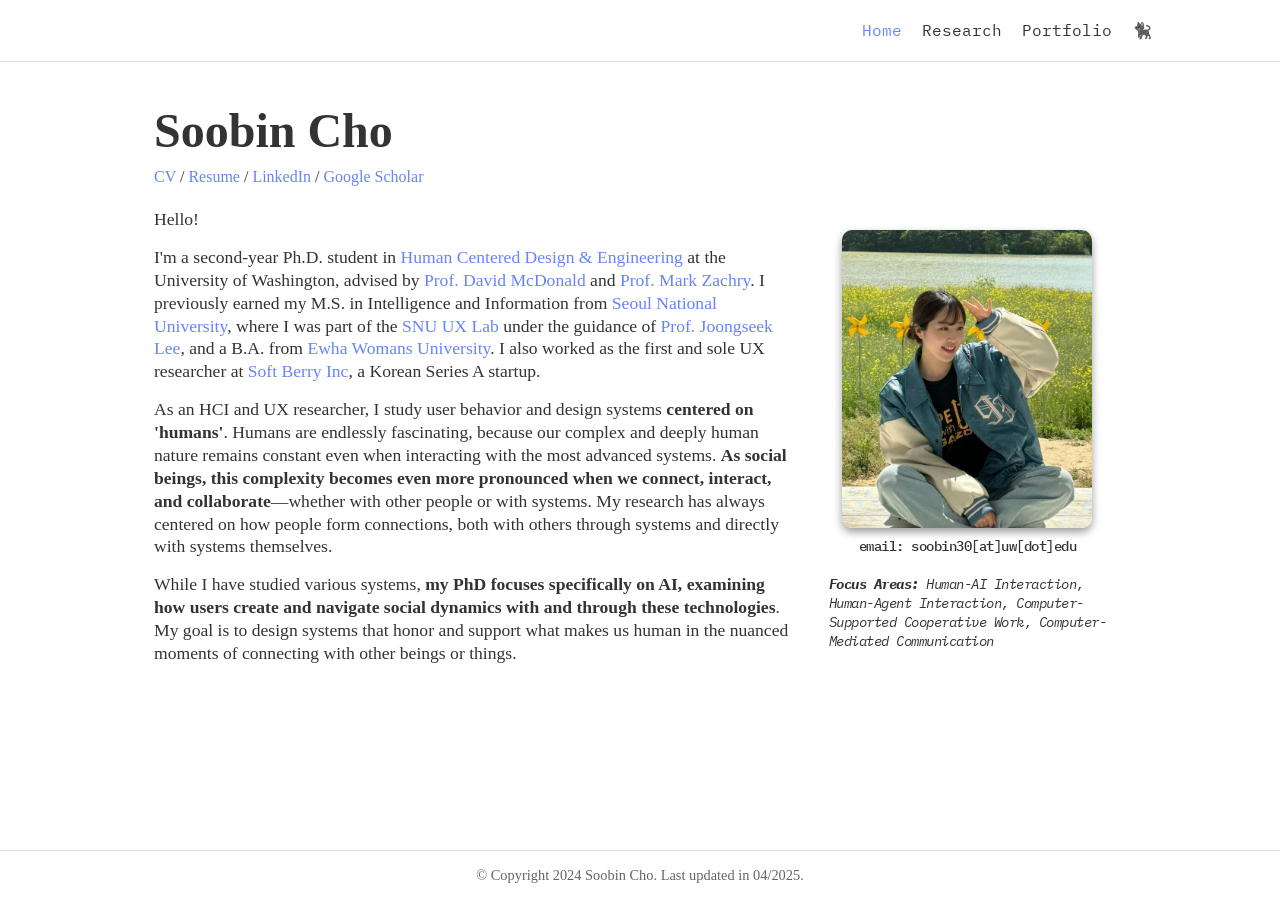
==== index.html @ c463c082 "Update index.html" ====
<!DOCTYPE html>

<html lang="en">

<head>
    <meta http-equiv="Content-Type" content="text/html; charset=UTF-8">
    <meta name="viewport" content="width=device-width, initial-scale=1.0">
    <link rel="shortcut icon" href="data:image/svg+xml,<svg xmlns=%22http://www.w3.org/2000/svg%22 viewBox=%220 0 32 32%22><text y=%2228%22 font-size=%2224%22>🐈‍⬛</text></svg>">
    <link href="https://fonts.googleapis.com/css2?family=IBM+Plex+Mono:wght@400;700&display=swap" rel="stylesheet">

    <!-- Google tag (gtag.js) -->
    <script async src="https://www.googletagmanager.com/gtag/js?id=G-E93E698XH8"></script>
    <script>
        window.dataLayer = window.dataLayer || [];
        function gtag(){dataLayer.push(arguments);}
        gtag('js', new Date());

        gtag('config', 'G-E93E698XH8');
    </script>

    <title>Soobin Cho</title>
    <style>
        /* Reset and body styling */
        * {
            margin: 0;
            padding: 0;
            box-sizing: border-box;
        }

        html, body {
            height: 100%; /* Make sure the body takes the full viewport height */
            display: flex;
            flex-direction: column;
        }
        
        body {
            font-family: message-box;
            background-color: #ffffff;
            color: #333;
            line-height: 1.3;
        }

        /* Navigation Bar Styling */
        .navbar {
            position: fixed;
            top: 0;
            left: 0;
            width: 100%;
            display: flex;
            justify-content: flex-end;
            padding: 20px 10%;
            font-family: 'IBM Plex Mono', monospace;
            font-size: 1em;
            background-color: rgba(255, 255, 255, 0.8);
            border-bottom: 1px solid #ddd;
            z-index: 1000;
        }

        .navbar a {
            color: #6883fc;
            text-decoration: none;
            margin-left: 20px;
        }

        .navbar a:hover {
            text-decoration: underline;
        }

        /* Style for gray links */
        .navbar .gray-link {
            color: #333 !important; /* Gray color with !important to ensure it applies */
        }

        /* Container for main content */
        .container {
            display: flex;
            justify-content: space-between;
            align-items: flex-start;
            padding: 100px 5%;
            max-width: 1100px;
            margin: auto;
            flex: 1; /* Allows the container to grow and push the footer down */
        }

        /* Main content area styling */
        .content {
            max-width: 700px;
            flex: 2;
        }

        h1 {
            font-size: 3rem;
            font-weight: 900; /* Made it bolder */
            font-family: message-box;
            margin-bottom: 5px; /* Reduced spacing between title and links */
        }

        .links {
            margin-top: 0; /* Reduced spacing to bring it closer to h1 */
            font-size: 1em;
            font-family: message-box;
        }

        .links a {
            color: #6883fc;
            text-decoration: none;
            font-size: 1em;
            font-family: message-box;
        }

        .links a:hover {
            text-decoration: underline;
        }

        .bio {
            font-size: 1.1em;
            margin-top: 20px;
            line-height: 1.3;
            font-family: message-box;
        }

        .bio a {
            color: #6883fc;
            text-decoration: none;
        }

        .bio a:hover {
            text-decoration: underline;
        }

        /* Add margin between paragraphs in the bio */
        .bio p {
            margin-bottom: 15px; /* Adjust this to control spacing */
        }

        .focus {
            font-size: 0.9em;
            line-height: 1.3;
            letter-spacing: -0.5px;
            font-family: 'IBM Plex Mono', 'Courier New', Courier, monospace;
            margin-top: 20px;
            margin-left: 20px;
            text-align: left;
        }

        /* Sidebar styling */
        .sidebar {
            flex: 1;
            padding-left: 20px;
            padding-top: 130px;
            text-align: center; /* Center-aligns the content in the sidebar */
        }

        .sidebar img {
            width: 100%;
            max-width: 250px;
            border-radius: 10px;
            box-shadow: 0px 4px 8px rgba(0, 0, 0, 0.4);
        }

        /* Centered email below image with monospace font */
        .sidebar .mail {
            font-family: 'IBM Plex Mono', 'Courier New', Courier, monospace; /* IBM Plex Mono as primary font */
            font-weight: 500; /* Bold weight for emphasis */
            font-size: 0.9em;
            letter-spacing: -0.5px; /* Adjust spacing for a tighter look if needed */
            margin-top: 3px;
            text-align: center;
        }

        /* Footer styling */
        .footer {
            text-align: center;
            padding: 15px 0;
            font-size: 0.9rem;
            color: #666;
            border-top: 1px solid #ddd;
            margin-top: auto; /* Ensures footer stays at the bottom */
        }
    </style>
</head>
<body>

    <!-- Navigation Bar -->
    <nav class="navbar">
        <a href="index.html">Home</a>
        <a href="research.html" class="gray-link">Research</a>
        <a href="portfolio.html" class="gray-link">Portfolio</a>
        <a href="gato.html">🐈‍⬛</a>
    </nav>

    <div class="container">
        <!-- Main Content -->
        <div class="content">
            <h1>Soobin Cho</h1>
            <div class="links">
                <a href="pdf/CV.pdf">CV</a> / <a href="pdf/resume.pdf">Resume</a> / <a href="https://www.linkedin.com/in/soobin-cho-2b8497296">LinkedIn</a> / <a href="https://scholar.google.com/citations?user=BD8yCNwAAAAJ&hl=en&oi=ao">Google Scholar</a>
            </div>

            <div class="bio">
                <p>Hello!</p>
                <p>I'm a second-year Ph.D. student in <a href="https://www.hcde.washington.edu/">Human Centered Design & Engineering</a> at the University of Washington,
                    advised by <a href="https://www.hcde.washington.edu/mcdonald">Prof. David McDonald</a> and <a href="https://www.hcde.washington.edu/zachry">Prof. Mark Zachry</a>.
                    I previously earned my M.S. in Intelligence and Information from <a href="https://www.snu.ac.kr/">Seoul National University</a>,
                    where I was part of the <a href=https://ux.snu.ac.kr>SNU UX Lab</a> under the guidance of <a href="https://convergence.snu.ac.kr/snu__professor/lee_joongseek">Prof. Joongseek Lee</a>,
                    and a B.A. from <a href="https://www.ewha.ac.kr/">Ewha Womans University</a>.
                    I also worked as the first and sole UX researcher at <a href="https://www.soft-berry.com/">Soft Berry Inc</a>, a Korean Series A startup.</p>
                <p>As an HCI and UX researcher, I study user behavior and design systems <b>centered on 'humans'</b>.
                    Humans are endlessly fascinating, because our complex and deeply human nature remains constant even when interacting with the most advanced systems.
                    <b>As social beings, this complexity becomes even more pronounced when we connect, interact, and collaborate</b>—whether with other people or with systems.
                    My research has always centered on how people form connections, both with others through systems and directly with systems themselves.</p>
                <p>While I have studied various systems,
                    <b>my PhD focuses specifically on AI, examining how users create and navigate social dynamics with and through these technologies</b>.
                    My goal is to design systems that honor and support what makes us human in the nuanced moments of connecting with other beings or things.</p>
            </div>

        </div>

        <!-- Sidebar with Image and Email -->
        <div class="sidebar">
            <img src="img/prof_pic.jpg" alt="Soobin Cho">
            <div class="mail">email: soobin30[at]uw[dot]edu</div>
            <div class="focus">
                <p><em><strong>Focus Areas:</strong> Human-AI Interaction, Human-Agent Interaction, Computer-Supported Cooperative Work, Computer-Mediated Communication</em></p>
            </div>
        </div>
    </div>

    <!-- Footer -->
    <div class="footer">
        &copy; Copyright 2024 Soobin Cho. Last updated in 04/2025.
    </div>

</body>
</html>
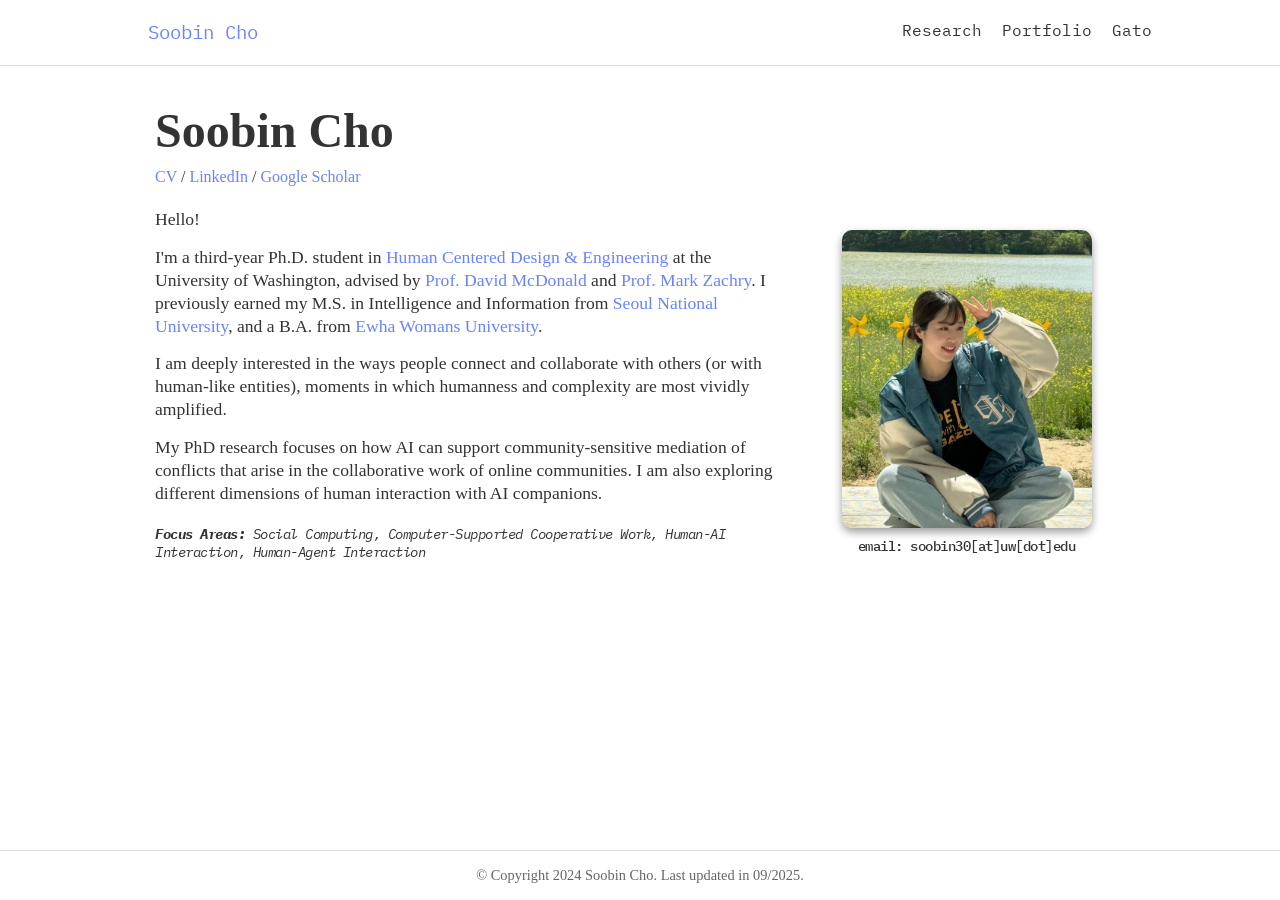
==== commit de1164c8: "Add files via upload" ====
--- a/index.html
+++ b/index.html
@@ -7,7 +7,7 @@
     <meta name="viewport" content="width=device-width, initial-scale=1.0">
     <link rel="shortcut icon" href="data:image/svg+xml,<svg xmlns=%22http://www.w3.org/2000/svg%22 viewBox=%220 0 32 32%22><text y=%2228%22 font-size=%2224%22>🐈‍⬛</text></svg>">
     <link href="https://fonts.googleapis.com/css2?family=IBM+Plex+Mono:wght@400;700&display=swap" rel="stylesheet">
-
+    
     <!-- Google tag (gtag.js) -->
     <script async src="https://www.googletagmanager.com/gtag/js?id=G-E93E698XH8"></script>
     <script>
@@ -71,6 +71,11 @@
             color: #333 !important; /* Gray color with !important to ensure it applies */
         }
 
+        .navbar .home-link {
+            margin-right: auto;
+            font-size: 1.2em;
+        }
+
         /* Container for main content */
         .container {
             display: flex;
@@ -139,7 +144,6 @@
             letter-spacing: -0.5px;
             font-family: 'IBM Plex Mono', 'Courier New', Courier, monospace;
             margin-top: 20px;
-            margin-left: 20px;
             text-align: left;
         }
 
@@ -183,10 +187,10 @@
 
     <!-- Navigation Bar -->
     <nav class="navbar">
-        <a href="index.html">Home</a>
+        <a href="index.html" class="home-link">Soobin Cho</a>
         <a href="research.html" class="gray-link">Research</a>
         <a href="portfolio.html" class="gray-link">Portfolio</a>
-        <a href="gato.html">🐈‍⬛</a>
+        <a href="gato.html" class="gray-link">Gato</a>
     </nav>
 
     <div class="container">
@@ -194,41 +198,40 @@
         <div class="content">
             <h1>Soobin Cho</h1>
             <div class="links">
-                <a href="pdf/CV.pdf">CV</a> / <a href="pdf/resume.pdf">Resume</a> / <a href="https://www.linkedin.com/in/soobin-cho-2b8497296">LinkedIn</a> / <a href="https://scholar.google.com/citations?user=BD8yCNwAAAAJ&hl=en&oi=ao">Google Scholar</a>
+                <a href="pdf/CV.pdf" target="_blank">CV</a> / <!-- <a href="pdf/resume.pdf">Resume</a> /--> <a href="https://www.linkedin.com/in/soobin-cho-2b8497296" target="_blank">LinkedIn</a> / <a href="https://scholar.google.com/citations?user=BD8yCNwAAAAJ&hl=en&oi=ao" target="_blank">Google Scholar</a>
             </div>
 
             <div class="bio">
                 <p>Hello!</p>
-                <p>I'm a second-year Ph.D. student in <a href="https://www.hcde.washington.edu/">Human Centered Design & Engineering</a> at the University of Washington,
+                <p>I'm a third-year Ph.D. student in <a href="https://www.hcde.washington.edu/" target="_blank">Human Centered Design & Engineering</a> at the University of Washington,
+                    advised by <a href="https://www.hcde.washington.edu/mcdonald" target="_blank">Prof. David McDonald</a> and <a href="https://www.hcde.washington.edu/zachry" target="_blank">Prof. Mark Zachry</a>.
+                    I previously earned my M.S. in Intelligence and Information from <a href="https://www.snu.ac.kr/" target="_blank">Seoul National University</a>, and a B.A. from <a href="https://www.ewha.ac.kr/" target="_blank">Ewha Womans University</a>.</p>
+                <!-- <p>I'm a third-year Ph.D. student in <a href="https://www.hcde.washington.edu/">Human Centered Design & Engineering</a> at the University of Washington,
                     advised by <a href="https://www.hcde.washington.edu/mcdonald">Prof. David McDonald</a> and <a href="https://www.hcde.washington.edu/zachry">Prof. Mark Zachry</a>.
                     I previously earned my M.S. in Intelligence and Information from <a href="https://www.snu.ac.kr/">Seoul National University</a>,
                     where I was part of the <a href=https://ux.snu.ac.kr>SNU UX Lab</a> under the guidance of <a href="https://convergence.snu.ac.kr/snu__professor/lee_joongseek">Prof. Joongseek Lee</a>,
                     and a B.A. from <a href="https://www.ewha.ac.kr/">Ewha Womans University</a>.
-                    I also worked as the first and sole UX researcher at <a href="https://www.soft-berry.com/">Soft Berry Inc</a>, a Korean Series A startup.</p>
-                <p>As an HCI and UX researcher, I study user behavior and design systems <b>centered on 'humans'</b>.
-                    Humans are endlessly fascinating, because our complex and deeply human nature remains constant even when interacting with the most advanced systems.
-                    <b>As social beings, this complexity becomes even more pronounced when we connect, interact, and collaborate</b>—whether with other people or with systems.
-                    My research has always centered on how people form connections, both with others through systems and directly with systems themselves.</p>
-                <p>While I have studied various systems,
-                    <b>my PhD focuses specifically on AI, examining how users create and navigate social dynamics with and through these technologies</b>.
-                    My goal is to design systems that honor and support what makes us human in the nuanced moments of connecting with other beings or things.</p>
+                    I also worked as the first and sole UX researcher at <a href="https://www.soft-berry.com/">Soft Berry Inc</a>, a Korean Series A startup.</p> -->
+                <p>I am deeply interested in the ways people connect and collaborate with others (or with human-like entities), moments in which humanness and complexity are most vividly amplified.</p>
+                <p>My PhD research focuses on how AI can support community-sensitive mediation of conflicts that arise in the collaborative work of online communities.
+                    I am also exploring different dimensions of human interaction with AI companions.</p>
             </div>
 
+            <div class="focus">
+                <p><em><strong>Focus Areas:</strong> Social Computing, Computer-Supported Cooperative Work, Human-AI Interaction, Human-Agent Interaction</em></p>
+            </div>
         </div>
 
         <!-- Sidebar with Image and Email -->
         <div class="sidebar">
             <img src="img/prof_pic.jpg" alt="Soobin Cho">
             <div class="mail">email: soobin30[at]uw[dot]edu</div>
-            <div class="focus">
-                <p><em><strong>Focus Areas:</strong> Human-AI Interaction, Human-Agent Interaction, Computer-Supported Cooperative Work, Computer-Mediated Communication</em></p>
-            </div>
         </div>
     </div>
 
     <!-- Footer -->
     <div class="footer">
-        &copy; Copyright 2024 Soobin Cho. Last updated in 04/2025.
+        &copy; Copyright 2024 Soobin Cho. Last updated in 09/2025.
     </div>
 
 </body>
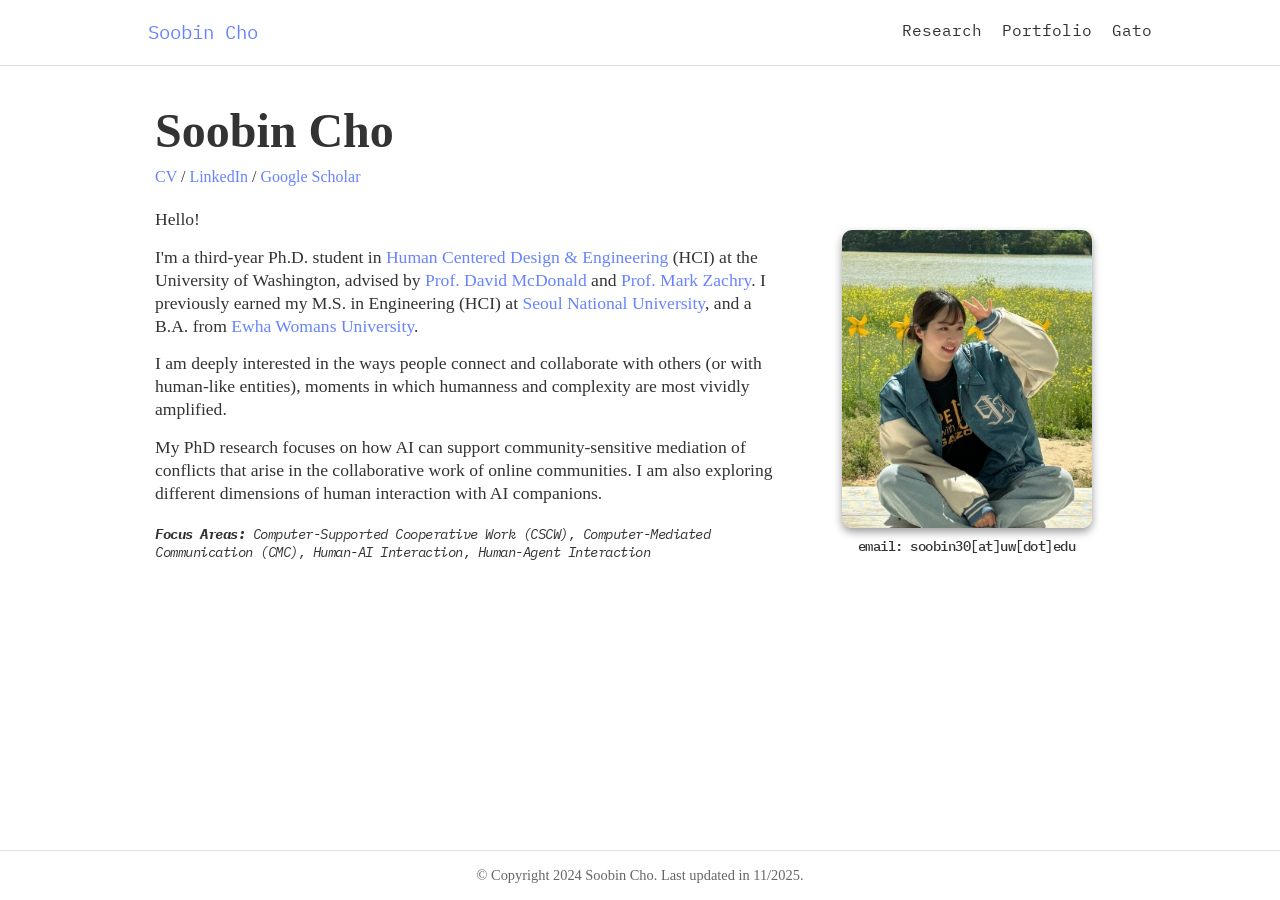
==== commit b4eb5c30: "Update index.html" ====
--- a/index.html
+++ b/index.html
@@ -203,14 +203,14 @@
 
             <div class="bio">
                 <p>Hello!</p>
-                <p>I'm a third-year Ph.D. student in <a href="https://www.hcde.washington.edu/" target="_blank">Human Centered Design & Engineering</a> at the University of Washington,
+                <p>I'm a third-year Ph.D. student in <a href="https://www.hcde.washington.edu/" target="_blank">Human Centered Design & Engineering</a> (HCI) at the University of Washington,
                     advised by <a href="https://www.hcde.washington.edu/mcdonald" target="_blank">Prof. David McDonald</a> and <a href="https://www.hcde.washington.edu/zachry" target="_blank">Prof. Mark Zachry</a>.
-                    I previously earned my M.S. in Intelligence and Information from <a href="https://www.snu.ac.kr/" target="_blank">Seoul National University</a>, and a B.A. from <a href="https://www.ewha.ac.kr/" target="_blank">Ewha Womans University</a>.</p>
+                    I previously earned my M.S. in Engineering (HCI) at <a href="https://www.snu.ac.kr/" target="_blank">Seoul National University</a>, and a B.A. from <a href="https://www.ewha.ac.kr/" target="_blank">Ewha Womans University</a>.</p>
                 <!-- <p>I'm a third-year Ph.D. student in <a href="https://www.hcde.washington.edu/">Human Centered Design & Engineering</a> at the University of Washington,
                     advised by <a href="https://www.hcde.washington.edu/mcdonald">Prof. David McDonald</a> and <a href="https://www.hcde.washington.edu/zachry">Prof. Mark Zachry</a>.
                     I previously earned my M.S. in Intelligence and Information from <a href="https://www.snu.ac.kr/">Seoul National University</a>,
                     where I was part of the <a href=https://ux.snu.ac.kr>SNU UX Lab</a> under the guidance of <a href="https://convergence.snu.ac.kr/snu__professor/lee_joongseek">Prof. Joongseek Lee</a>,
-                    and a B.A. from <a href="https://www.ewha.ac.kr/">Ewha Womans University</a>.
+                    and a B.A. in Communication & Media from <a href="https://www.ewha.ac.kr/">Ewha Womans University</a>.
                     I also worked as the first and sole UX researcher at <a href="https://www.soft-berry.com/">Soft Berry Inc</a>, a Korean Series A startup.</p> -->
                 <p>I am deeply interested in the ways people connect and collaborate with others (or with human-like entities), moments in which humanness and complexity are most vividly amplified.</p>
                 <p>My PhD research focuses on how AI can support community-sensitive mediation of conflicts that arise in the collaborative work of online communities.
@@ -218,7 +218,7 @@
             </div>
 
             <div class="focus">
-                <p><em><strong>Focus Areas:</strong> Social Computing, Computer-Supported Cooperative Work, Human-AI Interaction, Human-Agent Interaction</em></p>
+                <p><em><strong>Focus Areas:</strong> Computer-Supported Cooperative Work (CSCW), Computer-Mediated Communication (CMC), Human-AI Interaction, Human-Agent Interaction</em></p>
             </div>
         </div>
 
@@ -231,7 +231,7 @@
 
     <!-- Footer -->
     <div class="footer">
-        &copy; Copyright 2024 Soobin Cho. Last updated in 09/2025.
+        &copy; Copyright 2024 Soobin Cho. Last updated in 11/2025.
     </div>
 
 </body>
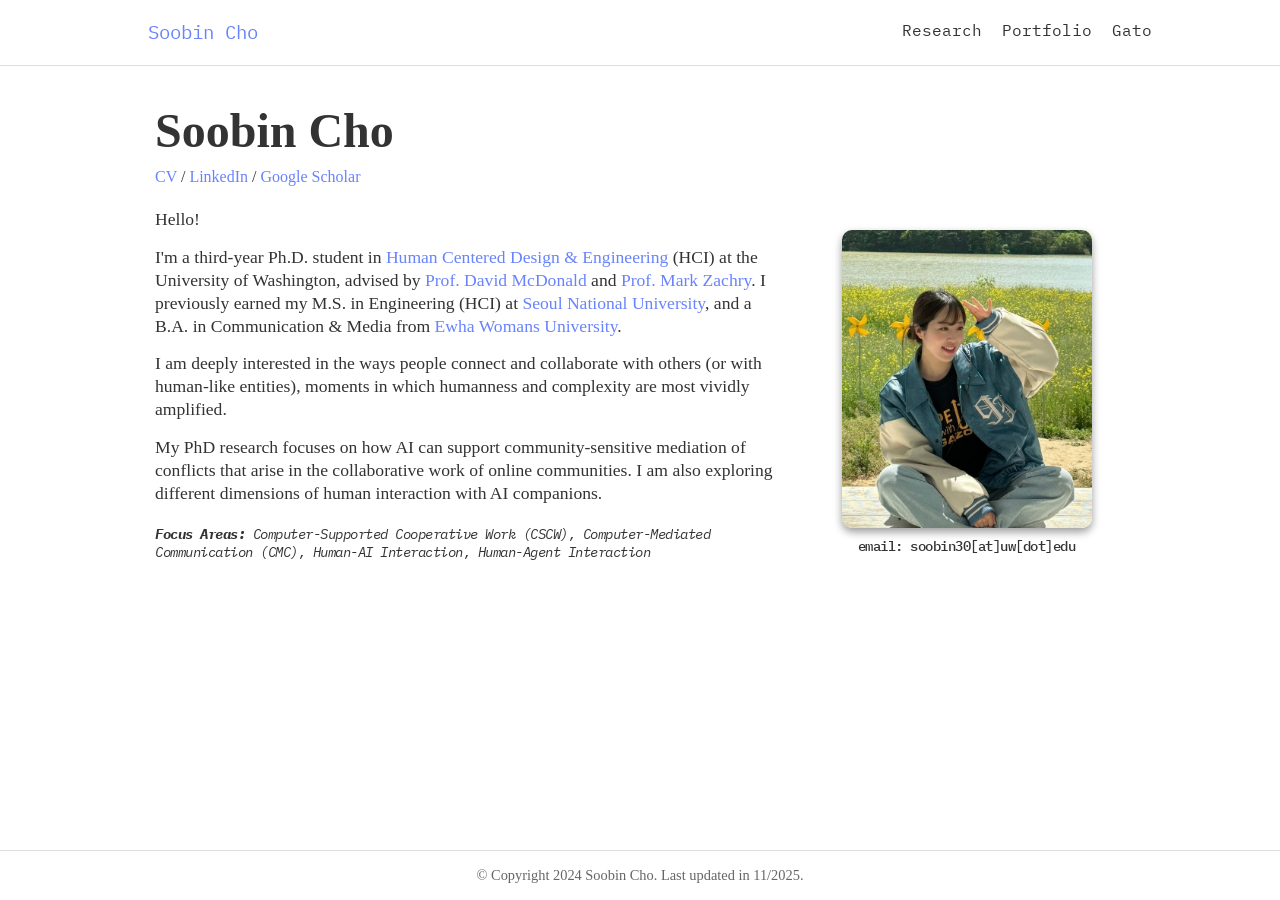
==== commit 8ed234d3: "Update index.html" ====
--- a/index.html
+++ b/index.html
@@ -205,12 +205,12 @@
                 <p>Hello!</p>
                 <p>I'm a third-year Ph.D. student in <a href="https://www.hcde.washington.edu/" target="_blank">Human Centered Design & Engineering</a> (HCI) at the University of Washington,
                     advised by <a href="https://www.hcde.washington.edu/mcdonald" target="_blank">Prof. David McDonald</a> and <a href="https://www.hcde.washington.edu/zachry" target="_blank">Prof. Mark Zachry</a>.
-                    I previously earned my M.S. in Engineering (HCI) at <a href="https://www.snu.ac.kr/" target="_blank">Seoul National University</a>, and a B.A. from <a href="https://www.ewha.ac.kr/" target="_blank">Ewha Womans University</a>.</p>
+                    I previously earned my M.S. in Engineering (HCI) at <a href="https://www.snu.ac.kr/" target="_blank">Seoul National University</a>, and a B.A. in Communication & Media from <a href="https://www.ewha.ac.kr/" target="_blank">Ewha Womans University</a>.</p>
                 <!-- <p>I'm a third-year Ph.D. student in <a href="https://www.hcde.washington.edu/">Human Centered Design & Engineering</a> at the University of Washington,
                     advised by <a href="https://www.hcde.washington.edu/mcdonald">Prof. David McDonald</a> and <a href="https://www.hcde.washington.edu/zachry">Prof. Mark Zachry</a>.
                     I previously earned my M.S. in Intelligence and Information from <a href="https://www.snu.ac.kr/">Seoul National University</a>,
                     where I was part of the <a href=https://ux.snu.ac.kr>SNU UX Lab</a> under the guidance of <a href="https://convergence.snu.ac.kr/snu__professor/lee_joongseek">Prof. Joongseek Lee</a>,
-                    and a B.A. in Communication & Media from <a href="https://www.ewha.ac.kr/">Ewha Womans University</a>.
+                    and a B.A. from <a href="https://www.ewha.ac.kr/">Ewha Womans University</a>.
                     I also worked as the first and sole UX researcher at <a href="https://www.soft-berry.com/">Soft Berry Inc</a>, a Korean Series A startup.</p> -->
                 <p>I am deeply interested in the ways people connect and collaborate with others (or with human-like entities), moments in which humanness and complexity are most vividly amplified.</p>
                 <p>My PhD research focuses on how AI can support community-sensitive mediation of conflicts that arise in the collaborative work of online communities.
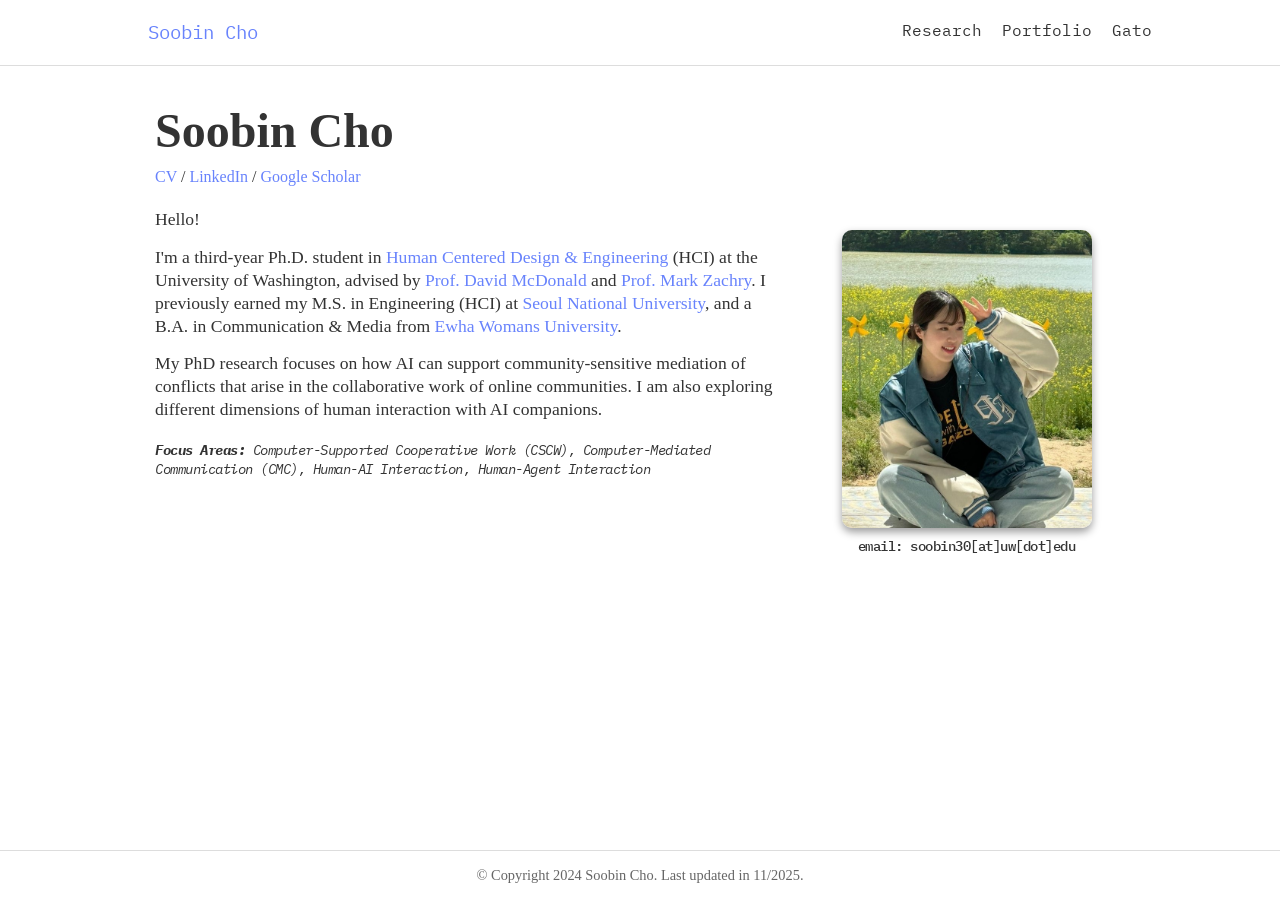
==== commit 762f4ce9: "Update index.html" ====
--- a/index.html
+++ b/index.html
@@ -212,7 +212,7 @@
                     where I was part of the <a href=https://ux.snu.ac.kr>SNU UX Lab</a> under the guidance of <a href="https://convergence.snu.ac.kr/snu__professor/lee_joongseek">Prof. Joongseek Lee</a>,
                     and a B.A. from <a href="https://www.ewha.ac.kr/">Ewha Womans University</a>.
                     I also worked as the first and sole UX researcher at <a href="https://www.soft-berry.com/">Soft Berry Inc</a>, a Korean Series A startup.</p> -->
-                <p>I am deeply interested in the ways people connect and collaborate with others (or with human-like entities), moments in which humanness and complexity are most vividly amplified.</p>
+                <!-- <p>I am deeply interested in the ways people connect and collaborate with others (or with human-like entities), moments in which humanness and complexity are most vividly amplified.</p> -->
                 <p>My PhD research focuses on how AI can support community-sensitive mediation of conflicts that arise in the collaborative work of online communities.
                     I am also exploring different dimensions of human interaction with AI companions.</p>
             </div>
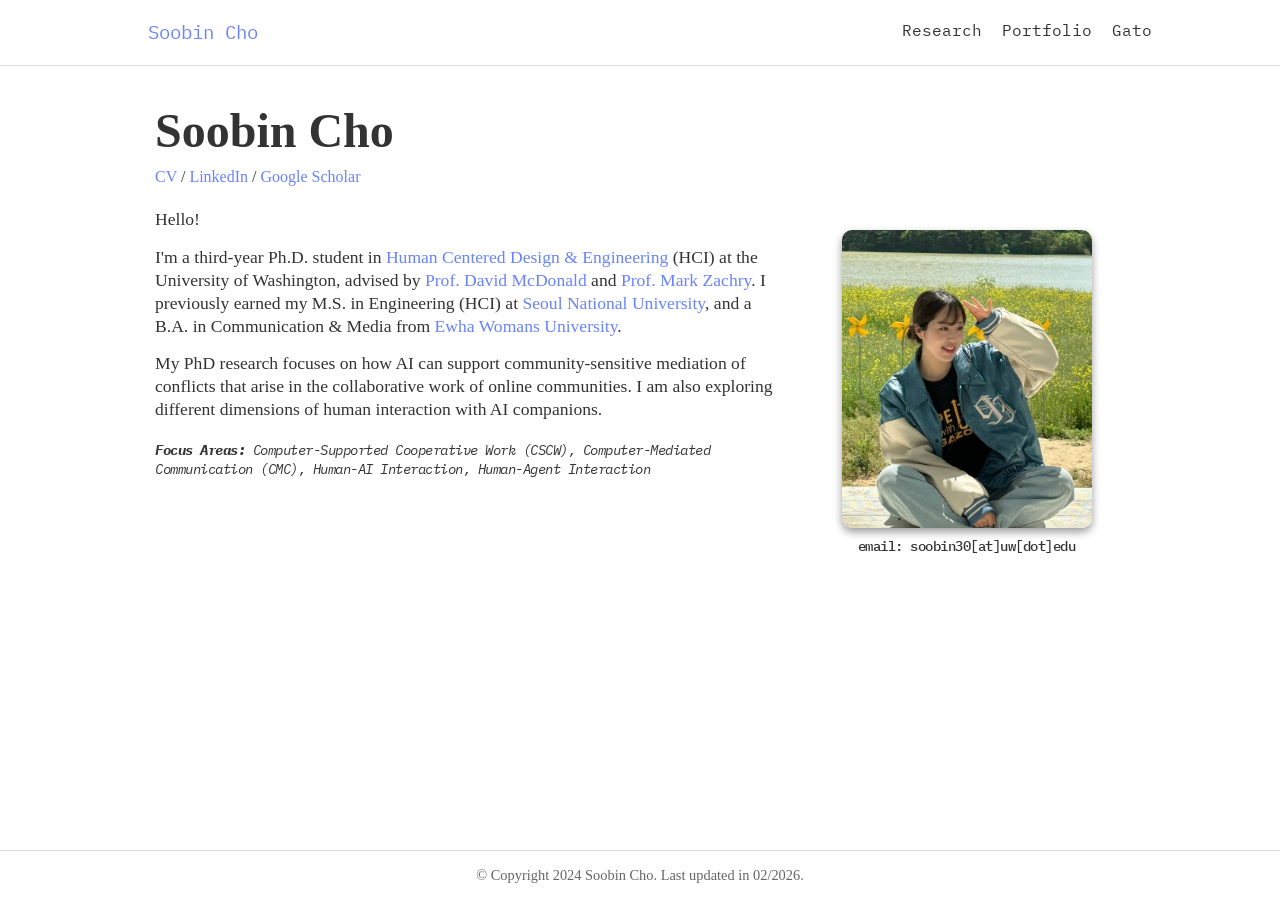
==== commit ec5fda15: "Update index.html" ====
--- a/index.html
+++ b/index.html
@@ -231,7 +231,7 @@
 
     <!-- Footer -->
     <div class="footer">
-        &copy; Copyright 2024 Soobin Cho. Last updated in 11/2025.
+        &copy; Copyright 2024 Soobin Cho. Last updated in 02/2026.
     </div>
 
 </body>
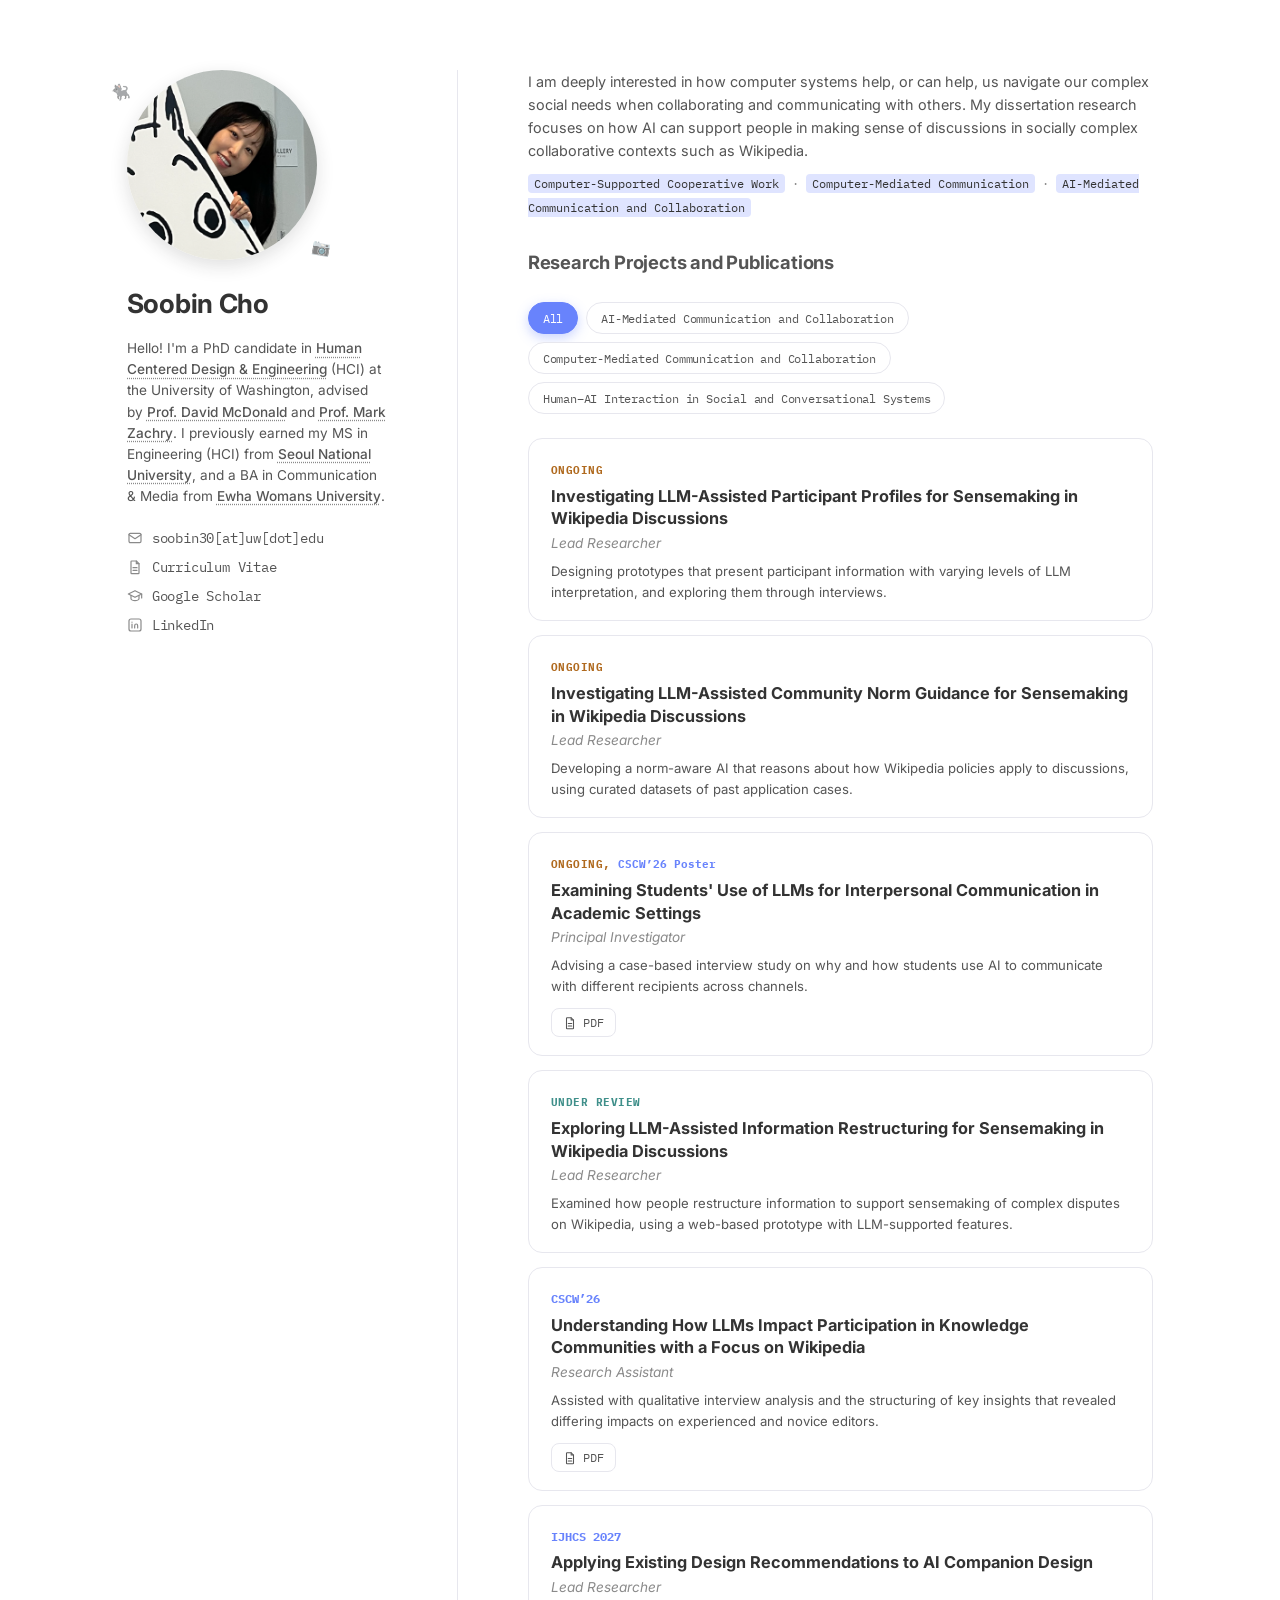
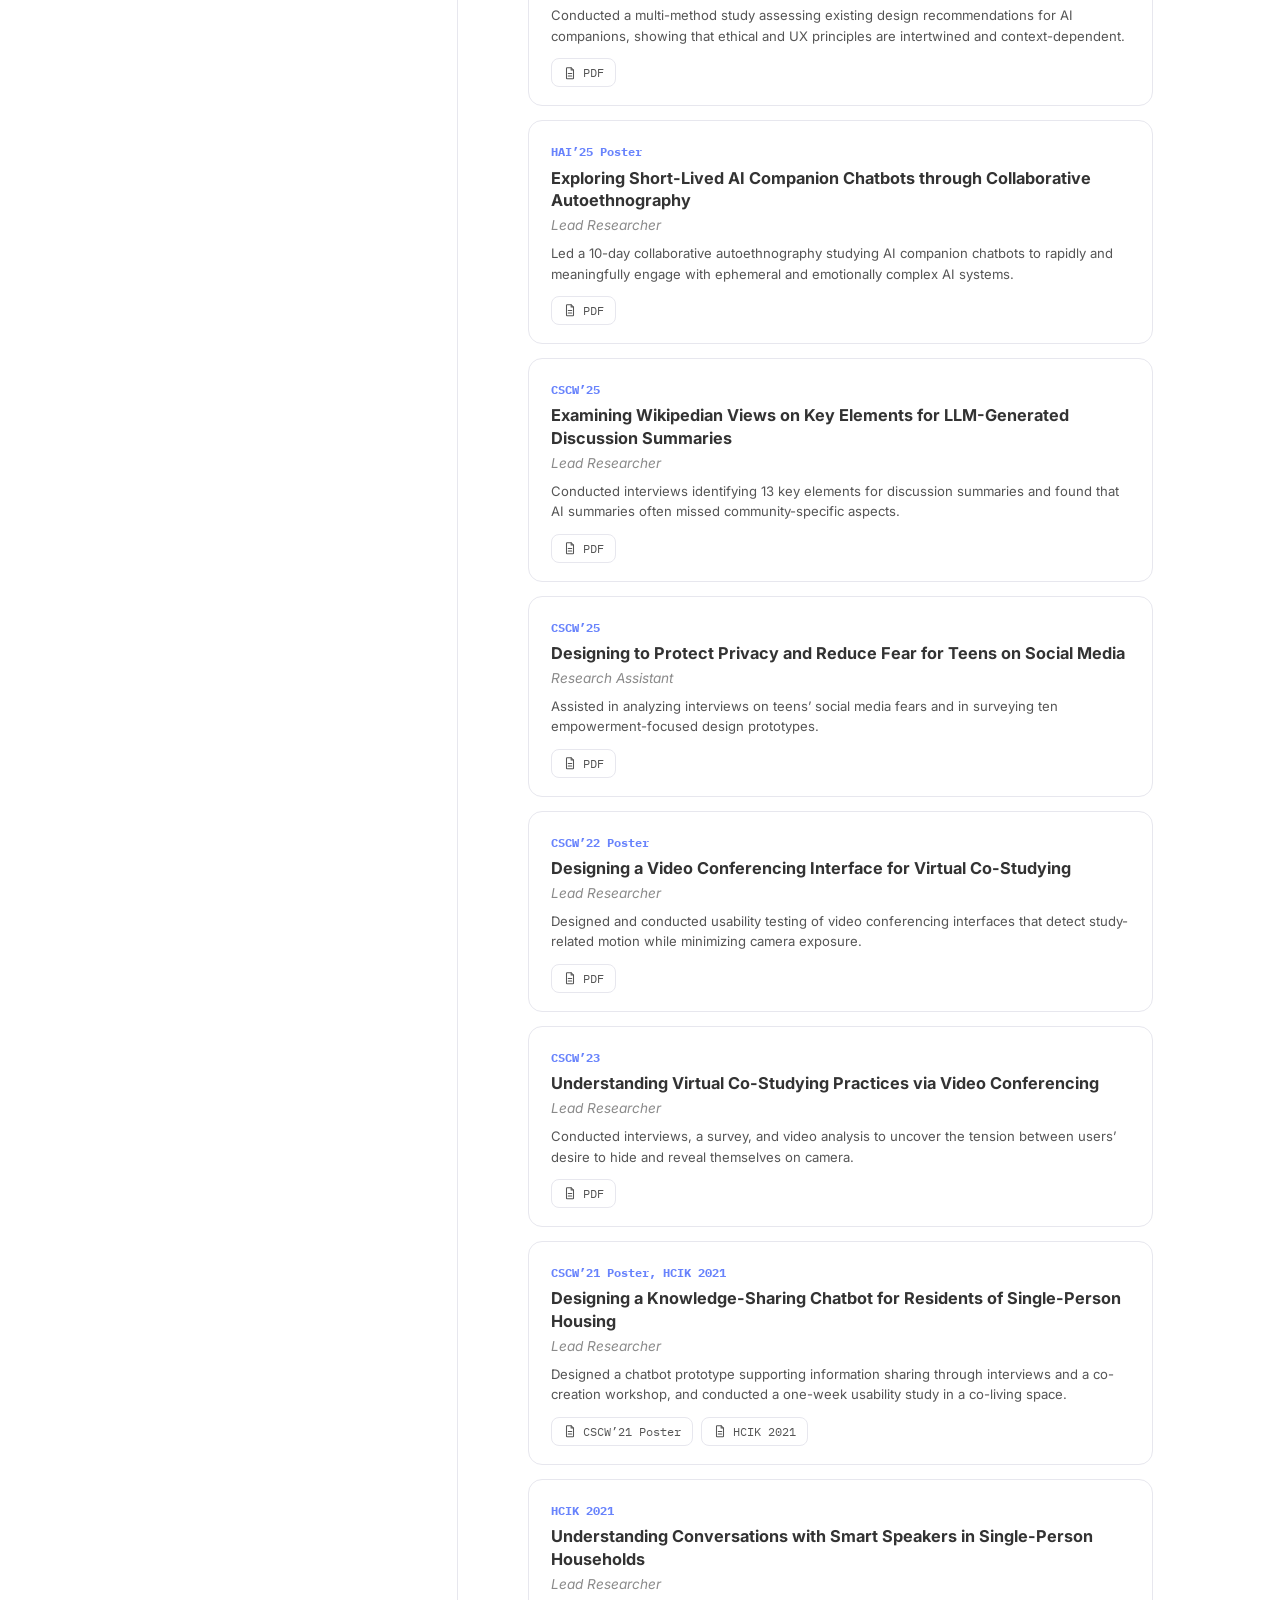
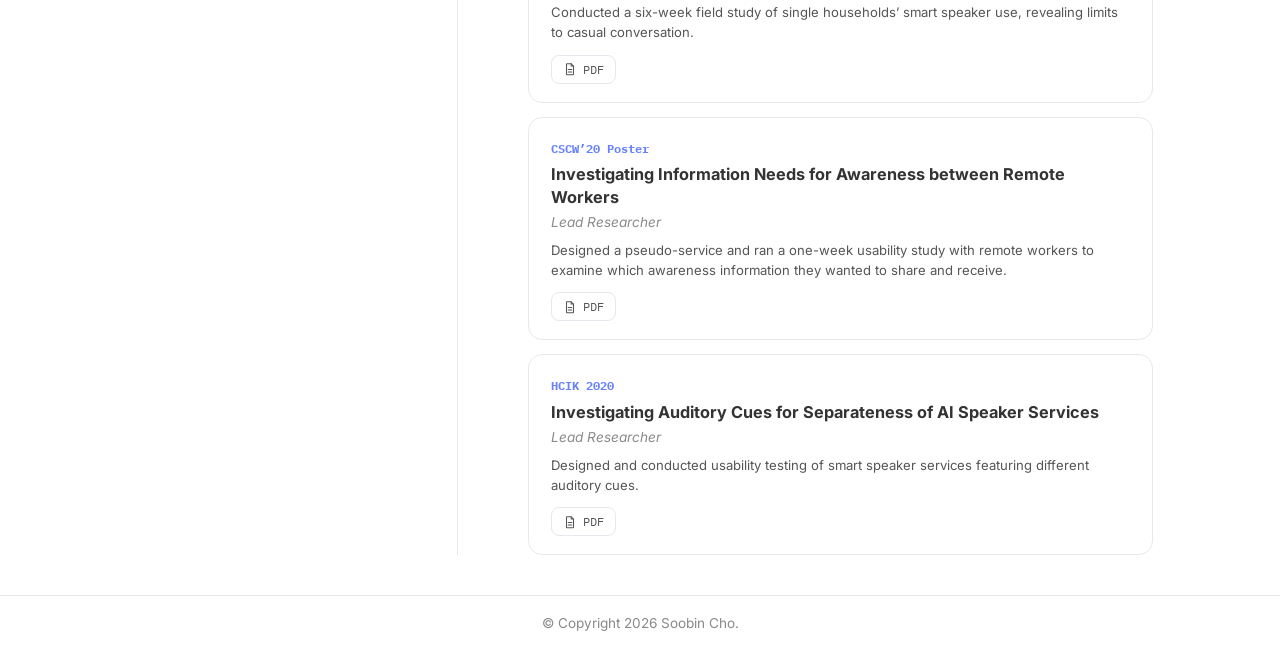
==== commit 8a66f1b1: "Update site" ====
--- a/index.html
+++ b/index.html
@@ -6,8 +6,8 @@
     <meta http-equiv="Content-Type" content="text/html; charset=UTF-8">
     <meta name="viewport" content="width=device-width, initial-scale=1.0">
     <link rel="shortcut icon" href="data:image/svg+xml,<svg xmlns=%22http://www.w3.org/2000/svg%22 viewBox=%220 0 32 32%22><text y=%2228%22 font-size=%2224%22>🐈‍⬛</text></svg>">
-    <link href="https://fonts.googleapis.com/css2?family=IBM+Plex+Mono:wght@400;700&display=swap" rel="stylesheet">
-    
+    <link href="https://fonts.googleapis.com/css2?family=IBM+Plex+Mono:wght@400;500;700&family=Inter:wght@400;500;600;700;800&display=swap" rel="stylesheet">
+
     <!-- Google tag (gtag.js) -->
     <script async src="https://www.googletagmanager.com/gtag/js?id=G-E93E698XH8"></script>
     <script>
@@ -19,220 +19,220 @@
     </script>
 
     <title>Soobin Cho</title>
-    <style>
-        /* Reset and body styling */
-        * {
-            margin: 0;
-            padding: 0;
-            box-sizing: border-box;
-        }
-
-        html, body {
-            height: 100%; /* Make sure the body takes the full viewport height */
-            display: flex;
-            flex-direction: column;
-        }
-        
-        body {
-            font-family: message-box;
-            background-color: #ffffff;
-            color: #333;
-            line-height: 1.3;
-        }
-
-        /* Navigation Bar Styling */
-        .navbar {
-            position: fixed;
-            top: 0;
-            left: 0;
-            width: 100%;
-            display: flex;
-            justify-content: flex-end;
-            padding: 20px 10%;
-            font-family: 'IBM Plex Mono', monospace;
-            font-size: 1em;
-            background-color: rgba(255, 255, 255, 0.8);
-            border-bottom: 1px solid #ddd;
-            z-index: 1000;
-        }
-
-        .navbar a {
-            color: #6883fc;
-            text-decoration: none;
-            margin-left: 20px;
-        }
-
-        .navbar a:hover {
-            text-decoration: underline;
-        }
-
-        /* Style for gray links */
-        .navbar .gray-link {
-            color: #333 !important; /* Gray color with !important to ensure it applies */
-        }
-
-        .navbar .home-link {
-            margin-right: auto;
-            font-size: 1.2em;
-        }
-
-        /* Container for main content */
-        .container {
-            display: flex;
-            justify-content: space-between;
-            align-items: flex-start;
-            padding: 100px 5%;
-            max-width: 1100px;
-            margin: auto;
-            flex: 1; /* Allows the container to grow and push the footer down */
-        }
-
-        /* Main content area styling */
-        .content {
-            max-width: 700px;
-            flex: 2;
-        }
-
-        h1 {
-            font-size: 3rem;
-            font-weight: 900; /* Made it bolder */
-            font-family: message-box;
-            margin-bottom: 5px; /* Reduced spacing between title and links */
-        }
-
-        .links {
-            margin-top: 0; /* Reduced spacing to bring it closer to h1 */
-            font-size: 1em;
-            font-family: message-box;
-        }
-
-        .links a {
-            color: #6883fc;
-            text-decoration: none;
-            font-size: 1em;
-            font-family: message-box;
-        }
-
-        .links a:hover {
-            text-decoration: underline;
-        }
-
-        .bio {
-            font-size: 1.1em;
-            margin-top: 20px;
-            line-height: 1.3;
-            font-family: message-box;
-        }
-
-        .bio a {
-            color: #6883fc;
-            text-decoration: none;
-        }
-
-        .bio a:hover {
-            text-decoration: underline;
-        }
-
-        /* Add margin between paragraphs in the bio */
-        .bio p {
-            margin-bottom: 15px; /* Adjust this to control spacing */
-        }
-
-        .focus {
-            font-size: 0.9em;
-            line-height: 1.3;
-            letter-spacing: -0.5px;
-            font-family: 'IBM Plex Mono', 'Courier New', Courier, monospace;
-            margin-top: 20px;
-            text-align: left;
-        }
-
-        /* Sidebar styling */
-        .sidebar {
-            flex: 1;
-            padding-left: 20px;
-            padding-top: 130px;
-            text-align: center; /* Center-aligns the content in the sidebar */
-        }
-
-        .sidebar img {
-            width: 100%;
-            max-width: 250px;
-            border-radius: 10px;
-            box-shadow: 0px 4px 8px rgba(0, 0, 0, 0.4);
-        }
-
-        /* Centered email below image with monospace font */
-        .sidebar .mail {
-            font-family: 'IBM Plex Mono', 'Courier New', Courier, monospace; /* IBM Plex Mono as primary font */
-            font-weight: 500; /* Bold weight for emphasis */
-            font-size: 0.9em;
-            letter-spacing: -0.5px; /* Adjust spacing for a tighter look if needed */
-            margin-top: 3px;
-            text-align: center;
-        }
-
-        /* Footer styling */
-        .footer {
-            text-align: center;
-            padding: 15px 0;
-            font-size: 0.9rem;
-            color: #666;
-            border-top: 1px solid #ddd;
-            margin-top: auto; /* Ensures footer stays at the bottom */
-        }
-    </style>
+    <link rel="stylesheet" href="style.css">
+    <script src="script.js" defer></script>
 </head>
 <body>
 
-    <!-- Navigation Bar -->
-    <nav class="navbar">
-        <a href="index.html" class="home-link">Soobin Cho</a>
-        <a href="research.html" class="gray-link">Research</a>
-        <a href="portfolio.html" class="gray-link">Portfolio</a>
-        <a href="gato.html" class="gray-link">Gato</a>
-    </nav>
-
-    <div class="container">
-        <!-- Main Content -->
-        <div class="content">
-            <h1>Soobin Cho</h1>
-            <div class="links">
-                <a href="pdf/CV.pdf" target="_blank">CV</a> / <!-- <a href="pdf/resume.pdf">Resume</a> /--> <a href="https://www.linkedin.com/in/soobin-cho-2b8497296" target="_blank">LinkedIn</a> / <a href="https://scholar.google.com/citations?user=BD8yCNwAAAAJ&hl=en&oi=ao" target="_blank">Google Scholar</a>
-            </div>
-
-            <div class="bio">
-                <p>Hello!</p>
-                <p>I'm a third-year Ph.D. student in <a href="https://www.hcde.washington.edu/" target="_blank">Human Centered Design & Engineering</a> (HCI) at the University of Washington,
-                    advised by <a href="https://www.hcde.washington.edu/mcdonald" target="_blank">Prof. David McDonald</a> and <a href="https://www.hcde.washington.edu/zachry" target="_blank">Prof. Mark Zachry</a>.
-                    I previously earned my M.S. in Engineering (HCI) at <a href="https://www.snu.ac.kr/" target="_blank">Seoul National University</a>, and a B.A. in Communication & Media from <a href="https://www.ewha.ac.kr/" target="_blank">Ewha Womans University</a>.</p>
-                <!-- <p>I'm a third-year Ph.D. student in <a href="https://www.hcde.washington.edu/">Human Centered Design & Engineering</a> at the University of Washington,
-                    advised by <a href="https://www.hcde.washington.edu/mcdonald">Prof. David McDonald</a> and <a href="https://www.hcde.washington.edu/zachry">Prof. Mark Zachry</a>.
-                    I previously earned my M.S. in Intelligence and Information from <a href="https://www.snu.ac.kr/">Seoul National University</a>,
-                    where I was part of the <a href=https://ux.snu.ac.kr>SNU UX Lab</a> under the guidance of <a href="https://convergence.snu.ac.kr/snu__professor/lee_joongseek">Prof. Joongseek Lee</a>,
-                    and a B.A. from <a href="https://www.ewha.ac.kr/">Ewha Womans University</a>.
-                    I also worked as the first and sole UX researcher at <a href="https://www.soft-berry.com/">Soft Berry Inc</a>, a Korean Series A startup.</p> -->
-                <!-- <p>I am deeply interested in the ways people connect and collaborate with others (or with human-like entities), moments in which humanness and complexity are most vividly amplified.</p> -->
-                <p>My PhD research focuses on how AI can support community-sensitive mediation of conflicts that arise in the collaborative work of online communities.
-                    I am also exploring different dimensions of human interaction with AI companions.</p>
-            </div>
-
-            <div class="focus">
-                <p><em><strong>Focus Areas:</strong> Computer-Supported Cooperative Work (CSCW), Computer-Mediated Communication (CMC), Human-AI Interaction, Human-Agent Interaction</em></p>
-            </div>
-        </div>
-
-        <!-- Sidebar with Image and Email -->
-        <div class="sidebar">
-            <img src="img/prof_pic.jpg" alt="Soobin Cho">
-            <div class="mail">email: soobin30[at]uw[dot]edu</div>
-        </div>
-    </div>
-
-    <!-- Footer -->
-    <div class="footer">
-        &copy; Copyright 2024 Soobin Cho. Last updated in 02/2026.
-    </div>
+<div class="page">
+
+    <!-- Sidebar -->
+    <aside class="sidebar">
+        <div class="avatar-wrap">
+            <img src="img/prof_pic.jpg" alt="Soobin Cho" class="avatar">
+            <a class="deco-icon deco-cat" href="https://www.instagram.com/chaos.gato?igsh=dWFub2l0azJ3Z2lh&utm_source=qr" target="_blank" title="Instagram">🐈‍⬛</a>
+            <a class="deco-icon deco-camera" href="photography/index.html" target="_blank" title="Photography">📷</a>
+        </div>
+
+        <h1 class="name">Soobin Cho</h1>
+
+        <div class="bio">
+            <p>Hello! I'm a PhD candidate in <a href="https://www.hcde.washington.edu/" target="_blank">Human Centered Design &amp; Engineering</a> (HCI) at the University of Washington,
+                advised by <a href="https://www.hcde.washington.edu/mcdonald" target="_blank">Prof. David McDonald</a> and <a href="https://www.hcde.washington.edu/zachry" target="_blank">Prof. Mark Zachry</a>.
+                I previously earned my MS in Engineering (HCI) from <a href="https://en.snu.ac.kr/" target="_blank">Seoul National University</a>, and a BA in Communication &amp; Media from <a href="https://www.ewha.ac.kr/ewhaen/index.do" target="_blank">Ewha Womans University</a>.</p>
+        </div>
+
+        <div class="contact-list">
+            <span class="contact-item is-static">
+                <svg viewBox="0 0 24 24" fill="none" stroke="currentColor" stroke-width="1.8" stroke-linecap="round" stroke-linejoin="round"><rect x="3" y="5" width="18" height="14" rx="2"/><path d="M3 7l9 6 9-6"/></svg>
+                soobin30[at]uw[dot]edu
+            </span>
+            <a class="contact-item" href="pdf/CV.pdf" target="_blank">
+                <svg viewBox="0 0 24 24" fill="none" stroke="currentColor" stroke-width="1.8" stroke-linecap="round" stroke-linejoin="round"><path d="M7 3h7l4 4v14a1 1 0 0 1-1 1H7a1 1 0 0 1-1-1V4a1 1 0 0 1 1-1z"/><path d="M14 3v4h4"/><path d="M9 13h6M9 17h6"/></svg>
+                Curriculum Vitae
+            </a>
+            <a class="contact-item" href="https://scholar.google.com/citations?user=BD8yCNwAAAAJ&hl=en&oi=ao" target="_blank">
+                <svg viewBox="0 0 24 24" fill="none" stroke="currentColor" stroke-width="1.8" stroke-linecap="round" stroke-linejoin="round"><path d="M2 9l10-5 10 5-10 5-10-5z"/><path d="M6 11v5c0 1.5 3 3 6 3s6-1.5 6-3v-5"/><path d="M22 9v6"/></svg>
+                Google Scholar
+            </a>
+            <a class="contact-item" href="https://www.linkedin.com/in/soobin-cho-2b8497296" target="_blank">
+                <svg viewBox="0 0 24 24" fill="none" stroke="currentColor" stroke-width="1.8" stroke-linecap="round" stroke-linejoin="round"><rect x="3" y="3" width="18" height="18" rx="3"/><path d="M7.5 10.5v6M7.5 7.75v.01M11.5 16.5v-3.5c0-1.4 1-2.5 2.4-2.5s2.1 1 2.1 2.5v3.5"/></svg>
+                LinkedIn
+            </a>
+        </div>
+    </aside>
+
+    <!-- Main content -->
+    <main class="content">
+        <p class="content-intro">I am deeply interested in how computer systems help, or can help, us navigate our complex social needs when collaborating and communicating with others. My dissertation research focuses on how AI can support people in making sense of discussions in socially complex collaborative contexts such as Wikipedia.</p>
+
+        <p class="focus-line"><span class="focus-highlight">Computer-Supported Cooperative Work</span> &middot; <span class="focus-highlight">Computer-Mediated Communication</span> &middot; <span class="focus-highlight"><span class="nowrap">AI-Mediated</span> Communication and Collaboration</span></p>
+
+        <h2 class="content-title">Research Projects and Publications</h2>
+
+        <div class="filters">
+            <button class="filter-btn active" data-filter="all">All</button>
+            <button class="filter-btn" data-filter="ai-mediated"><span class="nowrap">AI-Mediated</span> Communication and Collaboration</button>
+            <button class="filter-btn" data-filter="cmc">Computer-Mediated Communication and Collaboration</button>
+            <button class="filter-btn" data-filter="hai">Human&ndash;AI Interaction in Social and Conversational Systems</button>
+        </div>
+
+        <div class="pub-list">
+
+            <!-- AI-Mediated Communication and Collaboration -->
+            <article class="pub-card" data-category="ai-mediated" data-order="1">
+                <div class="pub-tag pub-tag-ongoing">Ongoing</div>
+                <h3 class="pub-title">Investigating LLM-Assisted Participant Profiles for Sensemaking in Wikipedia Discussions</h3>
+                <p class="pub-role">Lead Researcher</p>
+                <p class="pub-desc">Designing prototypes that present participant information with varying levels of LLM interpretation, and exploring them through interviews.</p>
+            </article>
+
+            <article class="pub-card" data-category="ai-mediated" data-order="2">
+                <div class="pub-tag pub-tag-ongoing">Ongoing</div>
+                <h3 class="pub-title">Investigating LLM-Assisted Community Norm Guidance for Sensemaking in Wikipedia Discussions</h3>
+                <p class="pub-role">Lead Researcher</p>
+                <p class="pub-desc">Developing a norm-aware AI that reasons about how Wikipedia policies apply to discussions, using curated datasets of past application cases.</p>
+            </article>
+
+            <article class="pub-card" data-category="ai-mediated" data-order="4">
+                <div class="pub-tag pub-tag-review">Under review</div>
+                <h3 class="pub-title">Exploring LLM-Assisted Information Restructuring for Sensemaking in Wikipedia Discussions</h3>
+                <p class="pub-role">Lead Researcher</p>
+                <p class="pub-desc">Examined how people restructure information to support sensemaking of complex disputes on Wikipedia, using a web-based prototype with LLM-supported features.</p>
+            </article>
+
+            <article class="pub-card" data-category="ai-mediated" data-order="8">
+                <div class="pub-tag pub-tag-venue">CSCW&rsquo;25</div>
+                <h3 class="pub-title">Examining Wikipedian Views on Key Elements for LLM-Generated Discussion Summaries</h3>
+                <p class="pub-role">Lead Researcher</p>
+                <p class="pub-desc">Conducted interviews identifying 13 key elements for discussion summaries and found that AI summaries often missed community-specific aspects.</p>
+                <div class="pdf-chips">
+                    <a class="pdf-chip" href="pdf/3757681.pdf" target="_blank"><svg viewBox="0 0 24 24" fill="none" stroke="currentColor" stroke-width="1.8" stroke-linecap="round" stroke-linejoin="round"><path d="M7 3h7l4 4v14a1 1 0 0 1-1 1H7a1 1 0 0 1-1-1V4a1 1 0 0 1 1-1z"/><path d="M14 3v4h4"/><path d="M9 13h6M9 17h6"/></svg>PDF</a>
+                </div>
+            </article>
+
+            <article class="pub-card" data-category="ai-mediated" data-order="3">
+                <div class="pub-tag"><span class="pub-tag-ongoing">Ongoing,</span> <span class="pub-tag-venue-inline">CSCW&rsquo;26 Poster</span></div>
+                <h3 class="pub-title">Examining Students' Use of LLMs for Interpersonal Communication in Academic Settings</h3>
+                <p class="pub-role">Principal Investigator</p>
+                <p class="pub-desc">Advising a case-based interview study on why and how students use AI to communicate with different recipients across channels.</p>
+                <div class="pdf-chips">
+                    <a class="pdf-chip" href="pdf/CSCW_26_Poster_AIMC_student.pdf" target="_blank"><svg viewBox="0 0 24 24" fill="none" stroke="currentColor" stroke-width="1.8" stroke-linecap="round" stroke-linejoin="round"><path d="M7 3h7l4 4v14a1 1 0 0 1-1 1H7a1 1 0 0 1-1-1V4a1 1 0 0 1 1-1z"/><path d="M14 3v4h4"/><path d="M9 13h6M9 17h6"/></svg>PDF</a>
+                </div>
+            </article>
+
+            <article class="pub-card" data-category="ai-mediated" data-order="5">
+                <div class="pub-tag pub-tag-venue">CSCW&rsquo;26</div>
+                <h3 class="pub-title">Understanding How LLMs Impact Participation in Knowledge Communities with a Focus on Wikipedia</h3>
+                <p class="pub-role">Research Assistant</p>
+                <p class="pub-desc">Assisted with qualitative interview analysis and the structuring of key insights that revealed differing impacts on experienced and novice editors.</p>
+                <div class="pdf-chips">
+                    <a class="pdf-chip" href="pdf/3816964.pdf" target="_blank"><svg viewBox="0 0 24 24" fill="none" stroke="currentColor" stroke-width="1.8" stroke-linecap="round" stroke-linejoin="round"><path d="M7 3h7l4 4v14a1 1 0 0 1-1 1H7a1 1 0 0 1-1-1V4a1 1 0 0 1 1-1z"/><path d="M14 3v4h4"/><path d="M9 13h6M9 17h6"/></svg>PDF</a>
+                </div>
+            </article>
+
+            <article class="pub-card" data-category="ai-mediated" data-order="12">
+                <div class="pub-tag pub-tag-venue">CSCW&rsquo;21 Poster, HCIK 2021</div>
+                <h3 class="pub-title">Designing a Knowledge-Sharing Chatbot for Residents of Single-Person Housing</h3>
+                <p class="pub-role">Lead Researcher</p>
+                <p class="pub-desc">Designed a chatbot prototype supporting information sharing through interviews and a co-creation workshop, and conducted a one-week usability study in a co-living space.</p>
+                <div class="pdf-chips">
+                    <a class="pdf-chip" href="pdf/3462204.pdf" target="_blank"><svg viewBox="0 0 24 24" fill="none" stroke="currentColor" stroke-width="1.8" stroke-linecap="round" stroke-linejoin="round"><path d="M7 3h7l4 4v14a1 1 0 0 1-1 1H7a1 1 0 0 1-1-1V4a1 1 0 0 1 1-1z"/><path d="M14 3v4h4"/><path d="M9 13h6M9 17h6"/></svg>CSCW&rsquo;21 Poster</a>
+                    <a class="pdf-chip" href="pdf/Knowledge.pdf" target="_blank"><svg viewBox="0 0 24 24" fill="none" stroke="currentColor" stroke-width="1.8" stroke-linecap="round" stroke-linejoin="round"><path d="M7 3h7l4 4v14a1 1 0 0 1-1 1H7a1 1 0 0 1-1-1V4a1 1 0 0 1 1-1z"/><path d="M14 3v4h4"/><path d="M9 13h6M9 17h6"/></svg>HCIK 2021</a>
+                </div>
+            </article>
+
+            <!-- Computer-Mediated Communication and Collaboration -->
+            <article class="pub-card" data-category="cmc" data-order="9">
+                <div class="pub-tag pub-tag-venue">CSCW&rsquo;25</div>
+                <h3 class="pub-title">Designing to Protect Privacy and Reduce Fear for Teens on Social Media</h3>
+                <p class="pub-role">Research Assistant</p>
+                <p class="pub-desc">Assisted in analyzing interviews on teens&rsquo; social media fears and in surveying ten empowerment-focused design prototypes.</p>
+                <div class="pdf-chips">
+                    <a class="pdf-chip" href="pdf/3711049.pdf" target="_blank"><svg viewBox="0 0 24 24" fill="none" stroke="currentColor" stroke-width="1.8" stroke-linecap="round" stroke-linejoin="round"><path d="M7 3h7l4 4v14a1 1 0 0 1-1 1H7a1 1 0 0 1-1-1V4a1 1 0 0 1 1-1z"/><path d="M14 3v4h4"/><path d="M9 13h6M9 17h6"/></svg>PDF</a>
+                </div>
+            </article>
+
+            <article class="pub-card" data-category="cmc" data-order="11">
+                <div class="pub-tag pub-tag-venue">CSCW&rsquo;23</div>
+                <h3 class="pub-title">Understanding Virtual Co-Studying Practices via Video Conferencing</h3>
+                <p class="pub-role">Lead Researcher</p>
+                <p class="pub-desc">Conducted interviews, a survey, and video analysis to uncover the tension between users&rsquo; desire to hide and reveal themselves on camera.</p>
+                <div class="pdf-chips">
+                    <a class="pdf-chip" href="pdf/3610091.pdf" target="_blank"><svg viewBox="0 0 24 24" fill="none" stroke="currentColor" stroke-width="1.8" stroke-linecap="round" stroke-linejoin="round"><path d="M7 3h7l4 4v14a1 1 0 0 1-1 1H7a1 1 0 0 1-1-1V4a1 1 0 0 1 1-1z"/><path d="M14 3v4h4"/><path d="M9 13h6M9 17h6"/></svg>PDF</a>
+                </div>
+            </article>
+
+            <article class="pub-card" data-category="cmc" data-order="10">
+                <div class="pub-tag pub-tag-venue">CSCW&rsquo;22 Poster</div>
+                <h3 class="pub-title">Designing a Video Conferencing Interface for Virtual Co-Studying</h3>
+                <p class="pub-role">Lead Researcher</p>
+                <p class="pub-desc">Designed and conducted usability testing of video conferencing interfaces that detect study-related motion while minimizing camera exposure.</p>
+                <div class="pdf-chips">
+                    <a class="pdf-chip" href="pdf/3500868.pdf" target="_blank"><svg viewBox="0 0 24 24" fill="none" stroke="currentColor" stroke-width="1.8" stroke-linecap="round" stroke-linejoin="round"><path d="M7 3h7l4 4v14a1 1 0 0 1-1 1H7a1 1 0 0 1-1-1V4a1 1 0 0 1 1-1z"/><path d="M14 3v4h4"/><path d="M9 13h6M9 17h6"/></svg>PDF</a>
+                </div>
+            </article>
+
+            <article class="pub-card" data-category="cmc" data-order="14">
+                <div class="pub-tag pub-tag-venue">CSCW&rsquo;20 Poster</div>
+                <h3 class="pub-title">Investigating Information Needs for Awareness between Remote Workers</h3>
+                <p class="pub-role">Lead Researcher</p>
+                <p class="pub-desc">Designed a pseudo-service and ran a one-week usability study with remote workers to examine which awareness information they wanted to share and receive.</p>
+                <div class="pdf-chips">
+                    <a class="pdf-chip" href="pdf/3406865.pdf" target="_blank"><svg viewBox="0 0 24 24" fill="none" stroke="currentColor" stroke-width="1.8" stroke-linecap="round" stroke-linejoin="round"><path d="M7 3h7l4 4v14a1 1 0 0 1-1 1H7a1 1 0 0 1-1-1V4a1 1 0 0 1 1-1z"/><path d="M14 3v4h4"/><path d="M9 13h6M9 17h6"/></svg>PDF</a>
+                </div>
+            </article>
+
+            <!-- Human-AI Interaction in Social and Conversational Systems -->
+            <article class="pub-card" data-category="hai" data-order="6">
+                <div class="pub-tag pub-tag-venue">IJHCS 2027</div>
+                <h3 class="pub-title">Applying Existing Design Recommendations to AI Companion Design</h3>
+                <p class="pub-role">Lead Researcher</p>
+                <p class="pub-desc">Conducted a multi-method study assessing existing design recommendations for AI companions, showing that ethical and UX principles are intertwined and context-dependent.</p>
+                <div class="pdf-chips">
+                    <a class="pdf-chip" href="pdf/AIcompanion.pdf" target="_blank"><svg viewBox="0 0 24 24" fill="none" stroke="currentColor" stroke-width="1.8" stroke-linecap="round" stroke-linejoin="round"><path d="M7 3h7l4 4v14a1 1 0 0 1-1 1H7a1 1 0 0 1-1-1V4a1 1 0 0 1 1-1z"/><path d="M14 3v4h4"/><path d="M9 13h6M9 17h6"/></svg>PDF</a>
+                </div>
+            </article>
+
+            <article class="pub-card" data-category="hai" data-order="7">
+                <div class="pub-tag pub-tag-venue">HAI&rsquo;25 Poster</div>
+                <h3 class="pub-title">Exploring Short-Lived AI Companion Chatbots through Collaborative Autoethnography</h3>
+                <p class="pub-role">Lead Researcher</p>
+                <p class="pub-desc">Led a 10-day collaborative autoethnography studying AI companion chatbots to rapidly and meaningfully engage with ephemeral and emotionally complex AI systems.</p>
+                <div class="pdf-chips">
+                    <a class="pdf-chip" href="pdf/3765830.pdf" target="_blank"><svg viewBox="0 0 24 24" fill="none" stroke="currentColor" stroke-width="1.8" stroke-linecap="round" stroke-linejoin="round"><path d="M7 3h7l4 4v14a1 1 0 0 1-1 1H7a1 1 0 0 1-1-1V4a1 1 0 0 1 1-1z"/><path d="M14 3v4h4"/><path d="M9 13h6M9 17h6"/></svg>PDF</a>
+                </div>
+            </article>
+
+            <article class="pub-card" data-category="hai" data-order="13">
+                <div class="pub-tag pub-tag-venue">HCIK 2021</div>
+                <h3 class="pub-title">Understanding Conversations with Smart Speakers in Single-Person Households</h3>
+                <p class="pub-role">Lead Researcher</p>
+                <p class="pub-desc">Conducted a six-week field study of single households&rsquo; smart speaker use, revealing limits to casual conversation.</p>
+                <div class="pdf-chips">
+                    <a class="pdf-chip" href="pdf/SimSimi.pdf" target="_blank"><svg viewBox="0 0 24 24" fill="none" stroke="currentColor" stroke-width="1.8" stroke-linecap="round" stroke-linejoin="round"><path d="M7 3h7l4 4v14a1 1 0 0 1-1 1H7a1 1 0 0 1-1-1V4a1 1 0 0 1 1-1z"/><path d="M14 3v4h4"/><path d="M9 13h6M9 17h6"/></svg>PDF</a>
+                </div>
+            </article>
+
+            <article class="pub-card" data-category="hai" data-order="15">
+                <div class="pub-tag pub-tag-venue">HCIK 2020</div>
+                <h3 class="pub-title">Investigating Auditory Cues for Separateness of AI Speaker Services</h3>
+                <p class="pub-role">Lead Researcher</p>
+                <p class="pub-desc">Designed and conducted usability testing of smart speaker services featuring different auditory cues.</p>
+                <div class="pdf-chips">
+                    <a class="pdf-chip" href="pdf/Auditory.pdf" target="_blank"><svg viewBox="0 0 24 24" fill="none" stroke="currentColor" stroke-width="1.8" stroke-linecap="round" stroke-linejoin="round"><path d="M7 3h7l4 4v14a1 1 0 0 1-1 1H7a1 1 0 0 1-1-1V4a1 1 0 0 1 1-1z"/><path d="M14 3v4h4"/><path d="M9 13h6M9 17h6"/></svg>PDF</a>
+                </div>
+            </article>
+
+        </div>
+    </main>
+
+</div>
+
+<!-- Footer -->
+<div class="footer">
+    &copy; Copyright <span id="copyright-year">2026</span> Soobin Cho.
+</div>
 
 </body>
 </html>
--- a/style.css
+++ b/style.css
@@ -0,0 +1,462 @@
+/* =========================
+   Base / Shared
+========================= */
+* {
+    margin: 0;
+    padding: 0;
+    box-sizing: border-box;
+}
+
+html, body {
+    height: 100%;
+}
+
+:root {
+    --accent: #6883fc;
+    --accent-dark: #4f66d6;
+    --accent-tint: #eef1ff;
+    --accent-tint-strong: #dfe4ff;
+    --ink: #333333;
+    --ink-soft: #555;
+    --ink-faint: #8a8a8a;
+    --line: #e7e7ee;
+    --tag-ongoing: #b06a1f;
+    --tag-review: #3f8f8a;
+    --mono: 'IBM Plex Mono', 'Courier New', Courier, monospace;
+    --sans: 'Inter', -apple-system, BlinkMacSystemFont, "Segoe UI", Roboto, Helvetica, Arial, sans-serif;
+}
+
+body {
+    font-family: var(--sans);
+    background-color: #ffffff;
+    color: var(--ink);
+    line-height: 1.4;
+    display: flex;
+    flex-direction: column;
+}
+
+a {
+    color: var(--accent);
+    text-decoration: none;
+}
+
+a:hover {
+    text-decoration: underline;
+}
+
+/* =========================
+   Footer
+========================= */
+.footer {
+    text-align: center;
+    padding: 18px 0;
+    font-size: 0.85rem;
+    color: var(--ink-faint);
+    border-top: 1px solid var(--line);
+    margin-top: auto;
+}
+
+/* =========================
+   Page layout
+========================= */
+.page {
+    display: flex;
+    align-items: flex-start;
+    padding: 70px 6% 40px 6%;
+    max-width: 1180px;
+    margin: 0 auto;
+    width: 100%;
+    flex: 1;
+}
+
+/* =========================
+   Sidebar
+========================= */
+.sidebar {
+    flex: 0 0 260px;
+    position: sticky;
+    top: 50px;
+    text-align: left;
+    margin-right: 70px;
+}
+
+.avatar-wrap {
+    position: relative;
+    display: inline-block;
+}
+
+.avatar {
+    width: 190px;
+    height: 190px;
+    object-fit: cover;
+    border-radius: 50%;
+    box-shadow: 0 6px 18px rgba(38, 38, 38, 0.14);
+}
+
+.deco-icon {
+    position: absolute;
+    display: inline-block;
+    font-size: 0.95rem;
+    line-height: 1;
+    opacity: 0.55;
+    filter: grayscale(15%);
+    transition: transform 0.18s ease, opacity 0.18s ease;
+}
+
+.deco-icon:hover {
+    opacity: 0.95;
+    text-decoration: none;
+}
+
+.deco-cat {
+    left: -16px;
+    top: 14px;
+    transform: rotate(-12deg);
+}
+
+.deco-cat:hover {
+    transform: rotate(-6deg) translateY(-2px);
+}
+
+.deco-camera {
+    right: -14px;
+    bottom: 10px;
+    transform: rotate(10deg);
+}
+
+.deco-camera:hover {
+    transform: rotate(4deg) translateY(-2px);
+}
+
+.name {
+    margin-top: 20px;
+    font-size: 1.65rem;
+    font-weight: 700;
+    letter-spacing: -0.3px;
+    color: var(--ink);
+}
+
+.bio {
+    margin-top: 16px;
+    font-size: 0.85rem;
+    line-height: 1.55;
+    color: var(--ink-soft);
+    text-align: left;
+}
+
+.bio p {
+    margin-bottom: 12px;
+}
+
+.bio a {
+    color: var(--ink-soft);
+    font-weight: 500;
+    text-decoration: underline;
+    text-decoration-style: dotted;
+    text-decoration-color: var(--ink-faint);
+    text-underline-offset: 3px;
+    padding: 1px 3px;
+    margin: 0 -3px;
+    border-radius: 4px;
+    transition: background-color 0.18s ease, color 0.18s ease;
+}
+
+.bio a:hover {
+    background: var(--accent-tint-strong);
+    color: var(--ink);
+    text-decoration: none;
+}
+
+.contact-list {
+    margin-top: 22px;
+    display: flex;
+    flex-direction: column;
+    gap: 10px;
+    text-align: left;
+}
+
+.contact-item {
+    display: flex;
+    align-items: center;
+    gap: 9px;
+    font-size: 0.85rem;
+    font-family: var(--mono);
+    color: var(--ink-soft);
+    letter-spacing: -0.2px;
+    transition: color 0.18s ease, transform 0.18s ease;
+}
+
+.contact-item svg {
+    width: 16px;
+    height: 16px;
+    flex: none;
+    color: var(--ink-faint);
+    transition: color 0.18s ease;
+}
+
+a.contact-item:hover {
+    color: var(--accent-dark);
+    text-decoration: none;
+    transform: translateX(3px);
+}
+
+a.contact-item:hover svg {
+    color: var(--accent);
+}
+
+.contact-item.is-static {
+    cursor: default;
+}
+
+/* =========================
+   Main content
+========================= */
+.content {
+    flex: 1;
+    min-width: 0;
+    border-left: 1px solid var(--line);
+    padding-left: 70px;
+}
+
+.content-title {
+    margin-top: 30px;
+    margin-bottom: 4px;
+    font-family: var(--sans);
+    font-size: 1.15rem;
+    font-weight: 700;
+    letter-spacing: -0.2px;
+    color: var(--ink-soft);
+}
+
+.content-intro {
+    font-size: 0.9rem;
+    line-height: 1.6;
+    color: var(--ink-soft);
+    max-width: 720px;
+}
+
+/* Focus areas */
+.nowrap {
+    white-space: nowrap;
+}
+
+.focus-line {
+    margin-top: 10px;
+    font-family: var(--mono);
+    font-size: 0.75rem;
+    font-weight: 400;
+    color: var(--ink-faint);
+    line-height: 2;
+    max-width: 640px;
+}
+
+.focus-highlight {
+    background: var(--accent-tint-strong);
+    color: var(--ink);
+    font-weight: 400;
+    padding: 2px 6px;
+    border-radius: 4px;
+}
+
+/* Filters */
+.filters {
+    margin-top: 26px;
+    display: flex;
+    flex-wrap: wrap;
+    gap: 8px;
+}
+
+.filter-btn {
+    font-family: var(--mono);
+    font-size: 0.78rem;
+    letter-spacing: -0.2px;
+    padding: 7px 14px;
+    border-radius: 999px;
+    border: 1px solid var(--line);
+    background: #ffffff;
+    color: var(--ink-soft);
+    cursor: pointer;
+    transition: background 0.18s ease, color 0.18s ease, border-color 0.18s ease,
+        transform 0.18s ease, box-shadow 0.18s ease;
+}
+
+.filter-btn:hover {
+    background: var(--accent-tint);
+    border-color: var(--accent-tint-strong);
+    color: var(--accent-dark);
+    transform: translateY(-1px);
+}
+
+.filter-btn.active {
+    background: var(--accent);
+    border-color: var(--accent);
+    color: #ffffff;
+    box-shadow: 0 4px 12px rgba(104, 131, 252, 0.35);
+}
+
+.filter-btn.active:hover {
+    background: var(--accent-dark);
+    border-color: var(--accent-dark);
+    transform: translateY(-1px);
+}
+
+/* Publication cards */
+.pub-list {
+    margin-top: 24px;
+    display: flex;
+    flex-direction: column;
+    gap: 14px;
+}
+
+.pub-card {
+    border: 1px solid var(--line);
+    border-radius: 14px;
+    padding: 18px 22px;
+    background: #ffffff;
+    transition: transform 0.2s ease, box-shadow 0.2s ease, border-color 0.2s ease,
+        opacity 0.2s ease, margin 0.2s ease, padding 0.2s ease;
+}
+
+.pub-card:hover {
+    transform: translateY(-3px);
+    box-shadow: 0 10px 24px rgba(38, 38, 38, 0.08);
+    border-color: var(--accent-tint-strong);
+}
+
+.pub-card.is-hidden {
+    display: none;
+}
+
+.pub-tag {
+    display: inline-block;
+    font-size: 0.78rem;
+    font-weight: 700;
+    font-family: var(--mono);
+    margin-bottom: 6px;
+}
+
+.pub-tag-venue {
+    color: var(--accent);
+}
+
+.pub-tag-venue-inline {
+    color: var(--accent);
+    font-size: 0.7rem;
+}
+
+.pub-tag-ongoing {
+    color: var(--tag-ongoing);
+    text-transform: uppercase;
+    letter-spacing: 0.5px;
+    font-size: 0.7rem;
+}
+
+.pub-tag-review {
+    color: var(--tag-review);
+    text-transform: uppercase;
+    letter-spacing: 0.5px;
+    font-size: 0.7rem;
+}
+
+.pub-title {
+    font-size: 1.02rem;
+    font-weight: 700;
+    color: var(--ink);
+    line-height: 1.4;
+    margin-bottom: 4px;
+}
+
+.pub-role {
+    font-size: 0.85rem;
+    font-style: italic;
+    color: var(--ink-faint);
+    margin-bottom: 8px;
+}
+
+.pub-desc {
+    font-size: 0.82rem;
+    line-height: 1.55;
+    color: var(--ink-soft);
+}
+
+.pdf-chips {
+    margin-top: 12px;
+    display: flex;
+    flex-wrap: wrap;
+    gap: 8px;
+}
+
+.pdf-chip {
+    display: inline-flex;
+    align-items: center;
+    gap: 6px;
+    font-size: 0.76rem;
+    font-family: var(--mono);
+    padding: 5px 11px;
+    border-radius: 8px;
+    border: 1px solid var(--line);
+    color: var(--ink-soft);
+    transition: background 0.18s ease, color 0.18s ease, border-color 0.18s ease,
+        transform 0.18s ease;
+}
+
+.pdf-chip svg {
+    width: 14px;
+    height: 14px;
+    flex: none;
+}
+
+.pdf-chip:hover {
+    background: var(--accent-tint);
+    border-color: var(--accent-tint-strong);
+    color: var(--accent-dark);
+    text-decoration: none;
+    transform: translateY(-1px) scale(1.03);
+}
+
+/* =========================
+   Responsive
+========================= */
+@media (max-width: 900px) {
+    .page {
+        flex-direction: column;
+        gap: 36px;
+        padding: 90px 7% 60px 7%;
+    }
+
+    .deco-cat {
+        left: -8px;
+    }
+
+    .deco-camera {
+        right: -8px;
+    }
+
+    .sidebar {
+        position: static;
+        flex-basis: auto;
+        width: 100%;
+        text-align: left;
+        margin-right: 0;
+    }
+
+    .avatar-wrap {
+        display: block;
+    }
+
+    .bio,
+    .contact-list {
+        text-align: left;
+    }
+
+    .content {
+        border-left: none;
+        padding-left: 0;
+        border-top: 1px solid var(--line);
+        padding-top: 36px;
+    }
+
+    .content-intro {
+        max-width: 100%;
+    }
+}
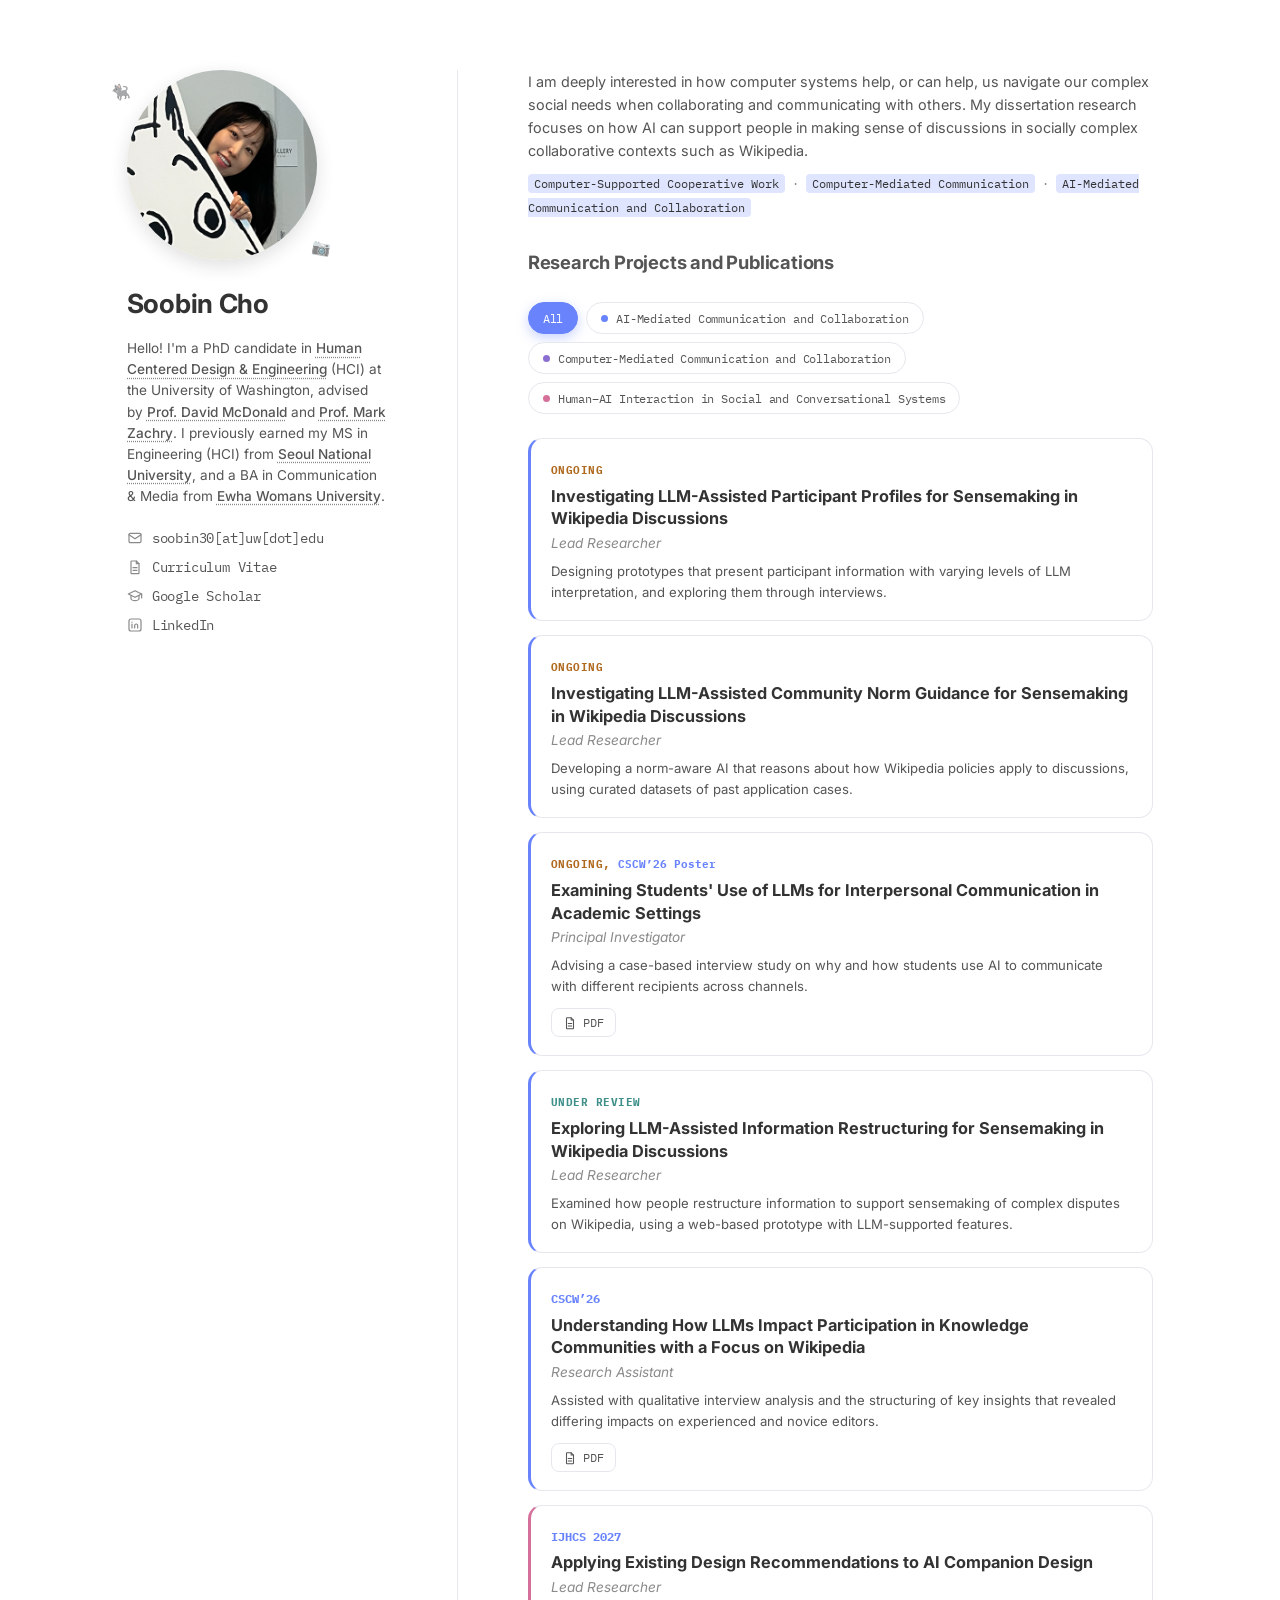
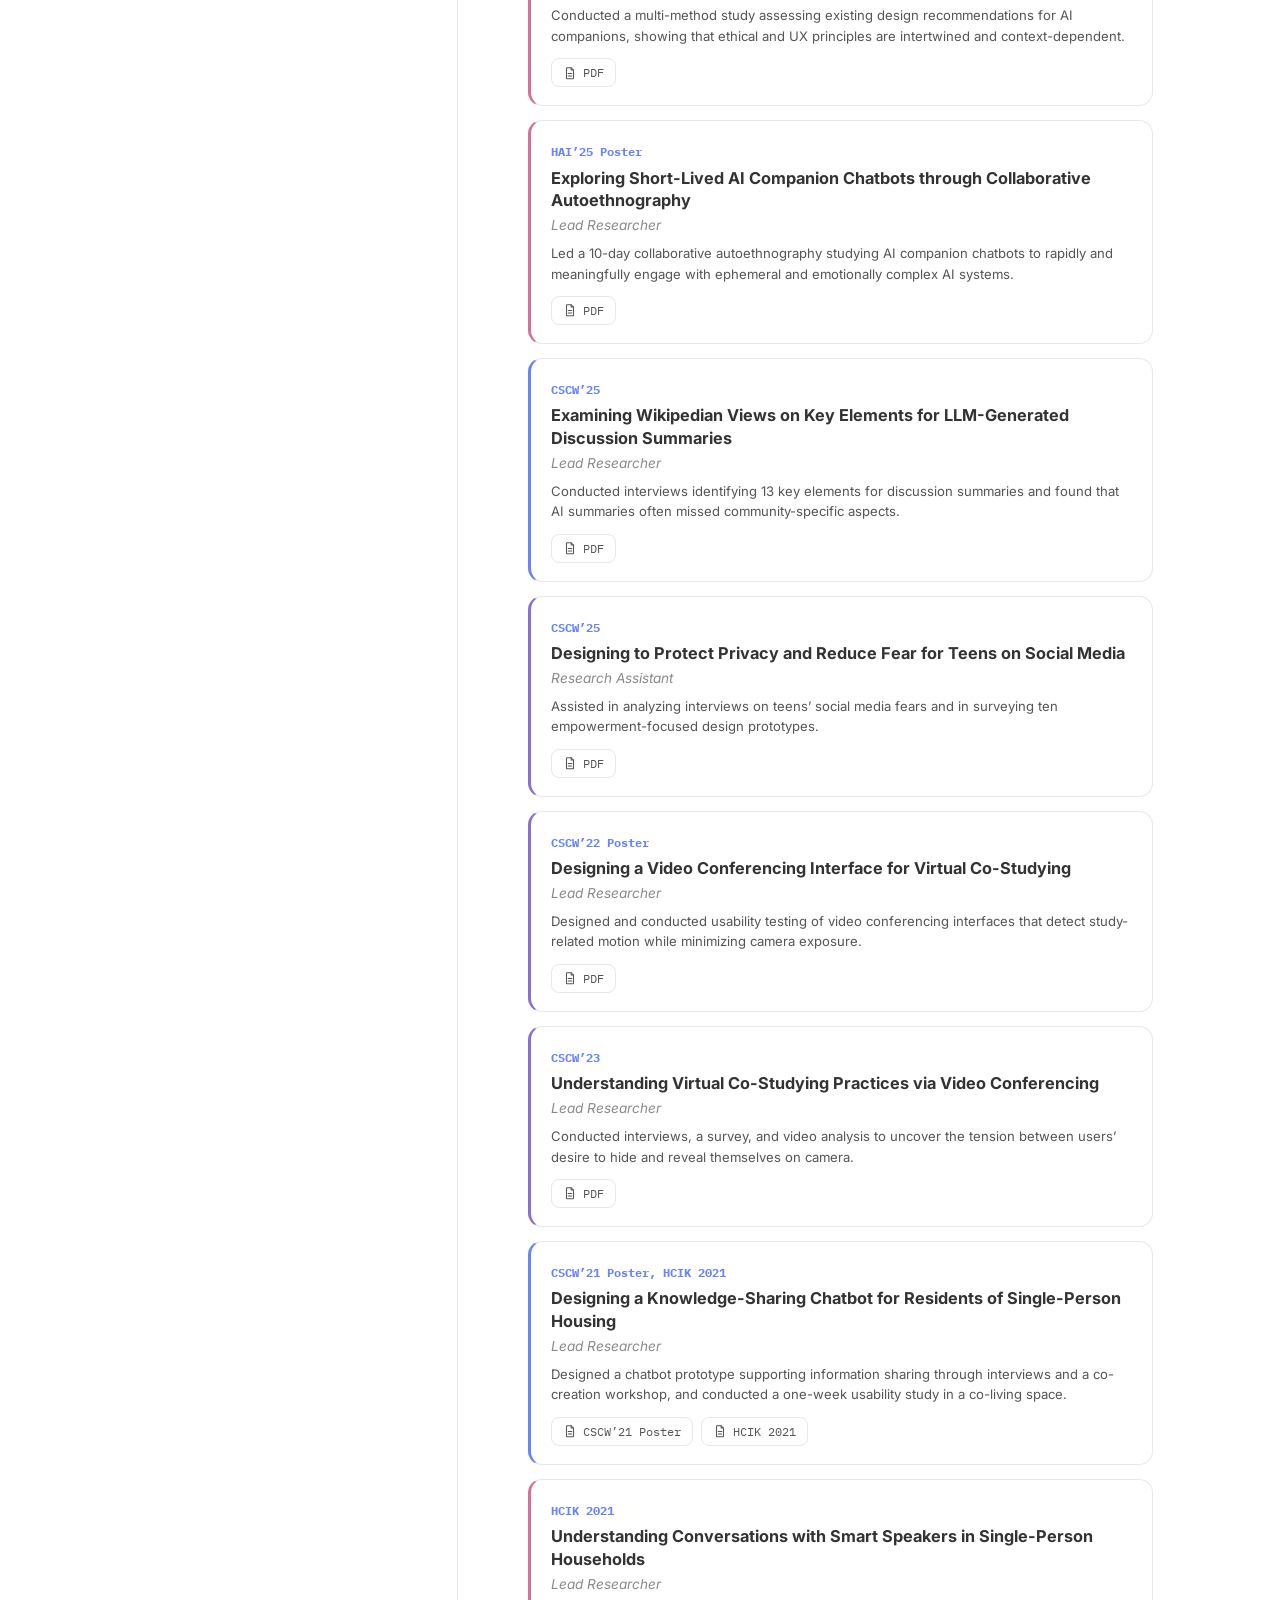
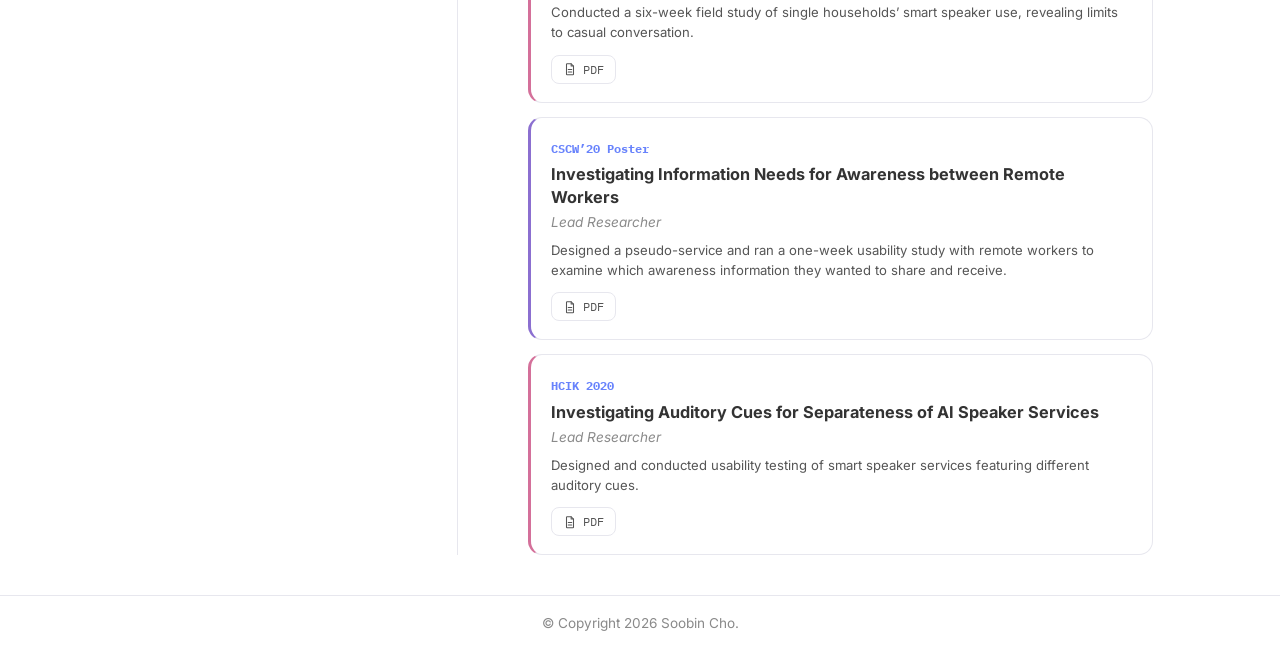
==== commit a4cc628e: "pdf update" ====
--- a/index.html
+++ b/index.html
@@ -117,7 +117,7 @@
                 <p class="pub-role">Principal Investigator</p>
                 <p class="pub-desc">Advising a case-based interview study on why and how students use AI to communicate with different recipients across channels.</p>
                 <div class="pdf-chips">
-                    <a class="pdf-chip" href="pdf/CSCW_26_Poster_AIMC_student.pdf" target="_blank"><svg viewBox="0 0 24 24" fill="none" stroke="currentColor" stroke-width="1.8" stroke-linecap="round" stroke-linejoin="round"><path d="M7 3h7l4 4v14a1 1 0 0 1-1 1H7a1 1 0 0 1-1-1V4a1 1 0 0 1 1-1z"/><path d="M14 3v4h4"/><path d="M9 13h6M9 17h6"/></svg>PDF</a>
+                    <a class="pdf-chip" href="pdf/3785651.3831512.pdf" target="_blank"><svg viewBox="0 0 24 24" fill="none" stroke="currentColor" stroke-width="1.8" stroke-linecap="round" stroke-linejoin="round"><path d="M7 3h7l4 4v14a1 1 0 0 1-1 1H7a1 1 0 0 1-1-1V4a1 1 0 0 1 1-1z"/><path d="M14 3v4h4"/><path d="M9 13h6M9 17h6"/></svg>PDF</a>
                 </div>
             </article>
 
--- a/style.css
+++ b/style.css
@@ -460,3 +460,47 @@
         max-width: 100%;
     }
 }
+
+
+/* =========================
+   Category colors
+========================= */
+:root {
+    --cat-ai: #6883fc;   --cat-ai-dark: #4f66d6;   --cat-ai-tint: #eef1ff;   --cat-ai-strong: #dfe4ff;
+    --cat-cmc: #8b6fd0;  --cat-cmc-dark: #7154bb;  --cat-cmc-tint: #f3effc;  --cat-cmc-strong: #e4dbf6;
+    --cat-hai: #d4709a;  --cat-hai-dark: #b8507c;  --cat-hai-tint: #fcedf3;  --cat-hai-strong: #f6d8e5;
+}
+.filter-btn[data-filter="ai-mediated"] { --c: var(--cat-ai);  --c-dark: var(--cat-ai-dark);  --c-tint: var(--cat-ai-tint);  --c-strong: var(--cat-ai-strong); }
+.filter-btn[data-filter="cmc"]         { --c: var(--cat-cmc); --c-dark: var(--cat-cmc-dark); --c-tint: var(--cat-cmc-tint); --c-strong: var(--cat-cmc-strong); }
+.filter-btn[data-filter="hai"]         { --c: var(--cat-hai); --c-dark: var(--cat-hai-dark); --c-tint: var(--cat-hai-tint); --c-strong: var(--cat-hai-strong); }
+
+.filter-btn[data-filter="ai-mediated"]::before,
+.filter-btn[data-filter="cmc"]::before,
+.filter-btn[data-filter="hai"]::before {
+    content: ""; display: inline-block; width: 7px; height: 7px; border-radius: 50%;
+    margin-right: 8px; vertical-align: middle; position: relative; top: -1px;
+    background: var(--c);
+    transition: background 0.18s ease;
+}
+.filter-btn[data-filter="ai-mediated"]:hover,
+.filter-btn[data-filter="cmc"]:hover,
+.filter-btn[data-filter="hai"]:hover {
+    background: var(--c-tint); border-color: var(--c-strong); color: var(--c-dark);
+}
+.filter-btn[data-filter="ai-mediated"].active,
+.filter-btn[data-filter="cmc"].active,
+.filter-btn[data-filter="hai"].active {
+    background: var(--c-dark); border-color: var(--c-dark); color: #fff;
+    box-shadow: 0 4px 12px color-mix(in srgb, var(--c) 40%, transparent);
+}
+.filter-btn[data-filter="ai-mediated"].active::before,
+.filter-btn[data-filter="cmc"].active::before,
+.filter-btn[data-filter="hai"].active::before { background: #fff; }
+
+.pub-card { padding-left: 20px; border-left-width: 3px; }
+.pub-card[data-category="ai-mediated"] { border-left-color: var(--cat-ai); }
+.pub-card[data-category="cmc"]         { border-left-color: var(--cat-cmc); }
+.pub-card[data-category="hai"]         { border-left-color: var(--cat-hai); }
+.pub-card[data-category="ai-mediated"]:hover { border-color: var(--cat-ai-strong); border-left-color: var(--cat-ai); }
+.pub-card[data-category="cmc"]:hover         { border-color: var(--cat-cmc-strong); border-left-color: var(--cat-cmc); }
+.pub-card[data-category="hai"]:hover         { border-color: var(--cat-hai-strong); border-left-color: var(--cat-hai); }
